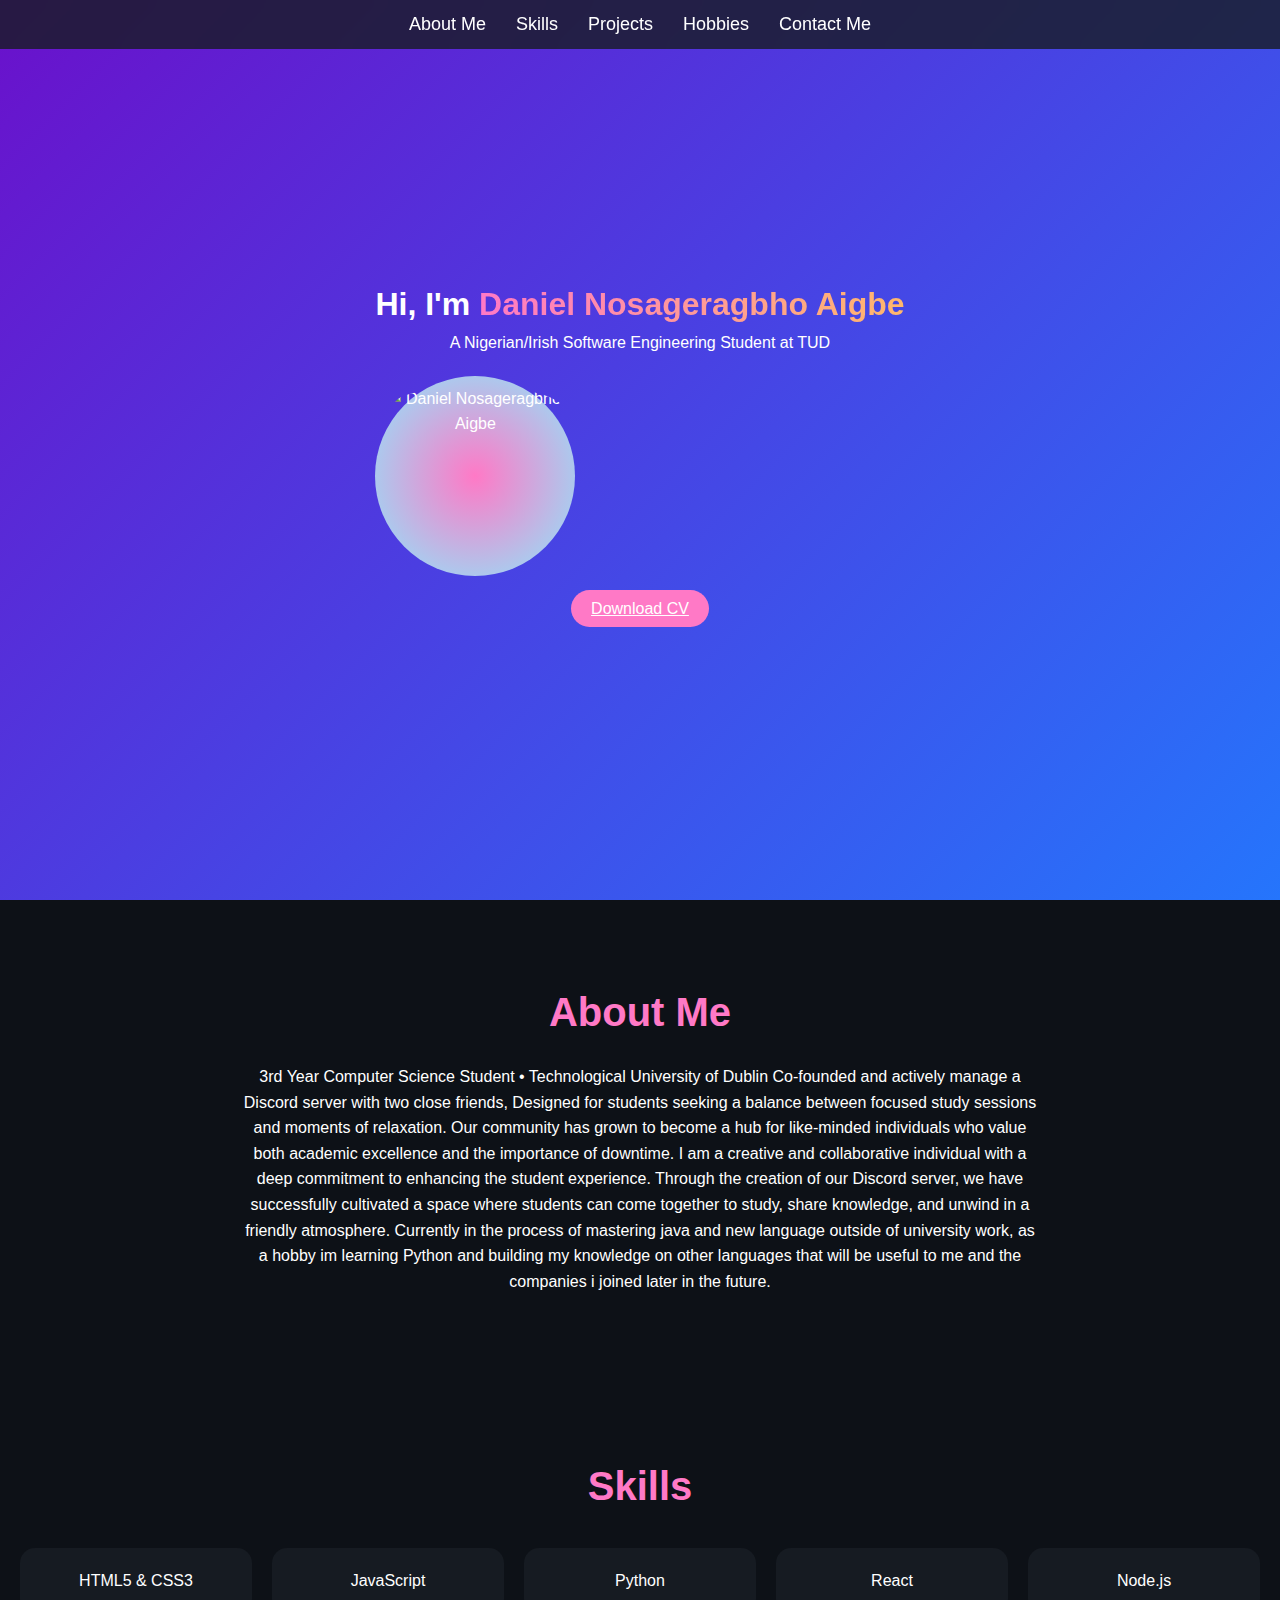
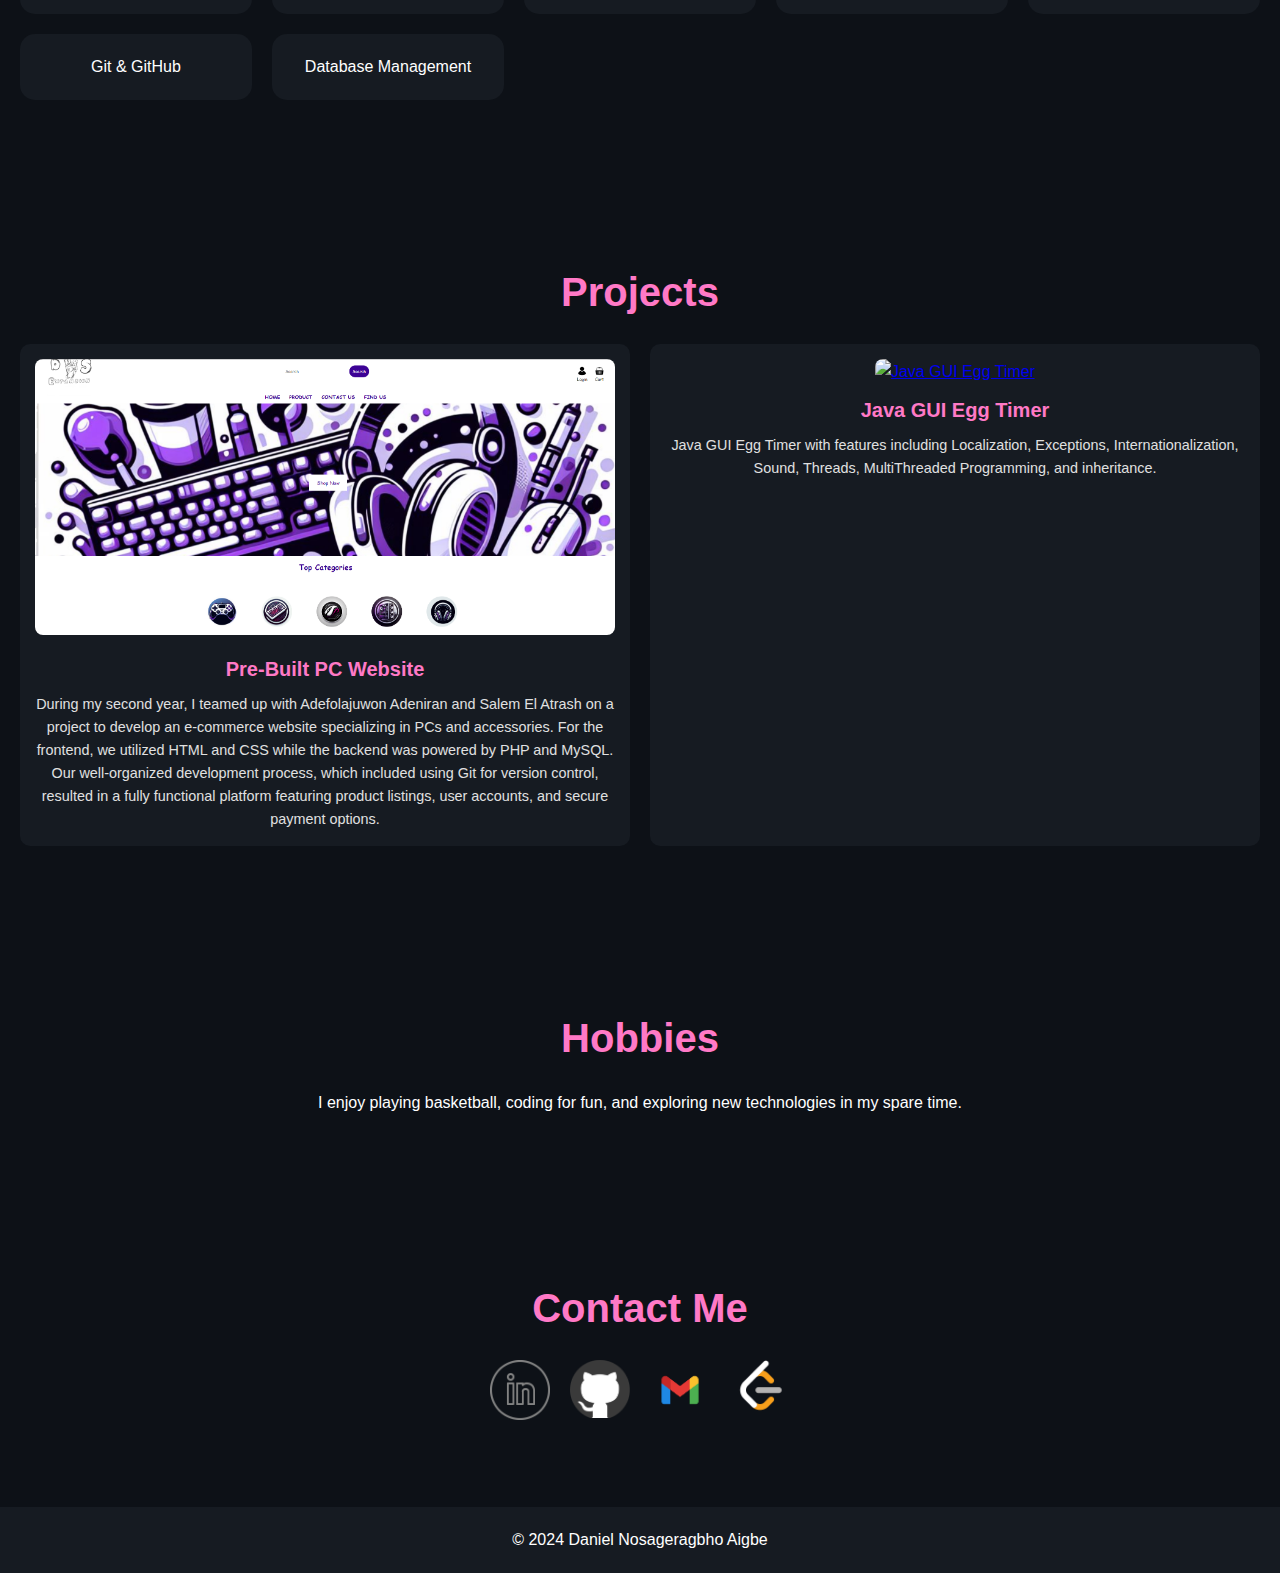
==== PortfolioWebsite/index.html @ a9b1dcc1 "add changes to website making it look cool and fixing minor errors" ====
<!DOCTYPE html>
<html lang="en">
<head>
  <meta charset="UTF-8">
  <meta name="viewport" content="width=device-width, initial-scale=1.0">
  <meta http-equiv="X-UA-Compatible" content="IE=edge">
  <title>Daniel Nosageragbho Aigbe Portfolio</title>
  <link rel="stylesheet" href="style.css">
</head>
<body>
  <header>
    <nav>
      <ul>
        <li><a href="#about">About Me</a></li>
        <li><a href="#skills">Skills</a></li>
        <li><a href="#projects">Projects</a></li>
        <li><a href="#hobbies">Hobbies</a></li>
        <li><a href="#contact">Contact Me</a></li>
      </ul>
    </nav>
  </header>

  <!-- Hero Section -->
  <section id="hero">
    <div class="container">
      <h1>Hi, I'm <span class="gradient-text">Daniel Nosageragbho Aigbe</span></h1>
      <p>A Nigerian/Irish Software Engineering Student at TUD</p>
      <div class="glow-circle">
        <img src="images/me.png" alt="Daniel Nosageragbho Aigbe" class="profile-pic">
      </div>
      <a href="https://tudublin-my.sharepoint.com/:w:/r/personal/b00150058_mytudublin_ie/Documents/dannyunicv%20copy.docx?d=w73085457c17a4e52a7482a6be7cab542&csf=1&web=1&e=8Ejo3V" class="btn">Download CV</a>
    </div>
  </section>

  <!-- About Me Section -->
  <section id="about">
    <h2>About Me</h2>
    <p>3rd Year Computer Science Student • Technological University of Dublin

        Co-founded and actively manage a Discord server with two close friends, Designed for students seeking a balance between focused study sessions and moments of relaxation. Our community has grown to become a hub for like-minded individuals who value both academic excellence and the importance of downtime.
        
        I am a creative and collaborative individual with a deep commitment to enhancing the student experience. Through the creation of our Discord server, we have successfully cultivated a space where students can come together to study, share knowledge, and unwind in a friendly atmosphere.
        
        Currently in the process of mastering java and new language outside of university work, as a hobby im learning Python and building my knowledge on other languages that will be useful to me and the companies i joined later in the future.</p>
  </section>

  <!-- Skills Section -->
  <section id="skills">
    <h2>Skills</h2>
    <div class="skills-grid">
      <div class="skill-card">HTML5 & CSS3</div>
      <div class="skill-card">JavaScript</div>
      <div class="skill-card">Python</div>
      <div class="skill-card">React</div>
      <div class="skill-card">Node.js</div>
      <div class="skill-card">Git & GitHub</div>
      <div class="skill-card">Database Management</div>
    </div>
  </section>

  <!-- Projects Section -->
  <section id="projects">
    <h2>Projects</h2>
    <div class="projects-grid">
      <div class="project-card">
        <a href="https://github.com/dannya123-blm/DVSP.gitc" target="_blank">
          <img src="images/dvsp.png" alt="Pre-Built PC Website" class="project-image">
        </a>
        <h3>Pre-Built PC Website</h3>
        <p>During my second year, I teamed up with Adefolajuwon Adeniran and Salem El Atrash on a project to develop an e-commerce website specializing in PCs and accessories. For the frontend, we utilized HTML and CSS while the backend was powered by PHP and MySQL. Our well-organized development process, which included using Git for version control, resulted in a fully functional platform featuring product listings, user accounts, and secure payment options.</p>
      </div>
      <div class="project-card">
        <a href="https://example.com/java-egg-timer" target="_blank">
          <img src="images/java-egg-timer.jpg" alt="Java GUI Egg Timer" class="project-image">
        </a>
        <h3>Java GUI Egg Timer</h3>
        <p>Java GUI Egg Timer with features including Localization, Exceptions, Internationalization, Sound, Threads, MultiThreaded Programming, and inheritance.</p>
      </div>
      <!-- Add more project cards as needed -->
    </div>
  </section>

  <!-- Hobbies Section -->
  <section id="hobbies">
    <h2>Hobbies</h2>
    <p>I enjoy playing basketball, coding for fun, and exploring new technologies in my spare time.</p>
  </section>

  <!-- Contact Section -->
  <section id="contact">
    <h2>Contact Me</h2>

    <!-- Contact Icons -->
    <div class="contact-icons">
      <a href="https://www.linkedin.com/in/daniel-aigbe-184057253/" target="_blank"><img src="images/linnkedin.png" alt="LinkedIn"></a>
      <a href="https://github.com/dannya123-blm" target="_blank"><img src="images/git.png" alt="GitHub"></a>
      <a href="mailto:dannyaigbe12345@gmail.com"><img src="images/gmail.png" alt="Gmail"></a>
      <a href="https://leetcode.com/u/dannya123-blm/" target="_blank"><img src="images/leetcode.png" alt="LeetCode"></a>
    </div>
  </section>

  <footer>
    <p>&copy; 2024 Daniel Nosageragbho Aigbe</p>
  </footer>

  <script src="app.js"></script>
</body>
</html>
---- PortfolioWebsite/style.css ----
/* Basic Reset */
* {
    margin: 0;
    padding: 0;
    box-sizing: border-box;
  }
  
  body {
    font-family: 'Poppins', sans-serif;
    background-color: #0d1117;
    color: #ffffff;
    line-height: 1.6;
  }
  
  /* Smooth Scrolling */
  html {
    scroll-behavior: smooth;
  }
  
  /* Header and Navigation */
  header {
    background: rgba(22, 27, 34, 0.8);
    padding: 10px 0;
    position: fixed;
    width: 100%;
    top: 0;
    z-index: 1000;
    backdrop-filter: blur(10px);
  }
  
  nav ul {
    display: flex;
    justify-content: center;
    list-style: none;
  }
  
  nav ul li {
    margin: 0 15px;
  }
  
  nav ul li a {
    color: #ffffff;
    text-decoration: none;
    font-size: 18px;
    transition: color 0.3s ease;
  }
  
  nav ul li a:hover {
    color: #ff79c6;
  }
  
  /* Hero Section */
  #hero {
    height: 100vh;
    background: linear-gradient(135deg, #6a11cb, #2575fc);
    display: flex;
    flex-direction: column;
    align-items: center;
    justify-content: center;
    text-align: center;
    position: relative;
  }
  
  .gradient-text {
    background: linear-gradient(90deg, #ff79c6, #ffb86c);
    -webkit-background-clip: text;
    -webkit-text-fill-color: transparent;
  }
  
  .glow-circle {
    border-radius: 50%;
    padding: 10px;
    background: radial-gradient(circle, #ff79c6, #8be9fd);
    margin: 20px 0;
    width: 200px;
    height: 200px;
  }
  
  .profile-pic {
    width: 100%;
    border-radius: 50%;
  }
  
  .btn {
    padding: 10px 20px;
    background-color: #ff79c6;
    color: #ffffff;
    border: none;
    border-radius: 25px;
    cursor: pointer;
    transition: background-color 0.3s ease;
  }
  
  .btn:hover {
    background-color: #ff57b2;
    box-shadow: 0px 4px 15px rgba(255, 87, 178, 0.5);
  }
  
  /* Contact Icons */
  .contact-icons {
    display: flex;
    justify-content: center;
    margin-top: 20px;
  }
  
  .contact-icons a {
    margin: 0 10px;
  }
  
  .contact-icons img {
    width: 60px; /* Adjust size as needed */
    transition: transform 0.3s ease;
  }
  
  .contact-icons img:hover {
    transform: scale(1.2);
  }
  
  /* Section Styling */
  section {
    padding: 80px 20px;
    text-align: center;
  }
  
  h2 {
    font-size: 2.5rem;
    color: #ff79c6;
    margin-bottom: 20px;
  }
  
  p, ul {
    max-width: 800px;
    margin: 0 auto;
  }
  
  /* Skills Section */
  .skills-grid {
    display: grid;
    grid-template-columns: repeat(auto-fit, minmax(200px, 1fr));
    gap: 20px;
    margin-top: 30px;
  }
  
  .skill-card {
    background: #161b22;
    padding: 20px;
    border-radius: 15px;
    transition: transform 0.3s ease, box-shadow 0.3s ease;
  }
  
  .skill-card:hover {
    transform: scale(1.05);
    box-shadow: 0px 4px 15px rgba(255, 87, 178, 0.5);
  }
  
  /* Projects Section */
  .projects-grid {
    display: grid;
    grid-template-columns: repeat(auto-fit, minmax(220px, 1fr));
    gap: 20px;
  }
  
  .project-card {
    background-color: #161b22;
    padding: 15px;
    border-radius: 10px;
    transition: transform 0.3s ease, box-shadow 0.3s ease;
    text-align: center;
  }
  
  .project-card:hover {
    transform: scale(1.05);
    box-shadow: 0px 4px 15px rgba(80, 250, 123, 0.5);
  }
  
  .project-image {
    width: 100%;
    height: auto;
    border-radius: 8px;
    transition: transform 0.3s ease;
  }
  
  .project-image:hover {
    transform: scale(1.05);
  }
  
  .project-card h3 {
    margin: 10px 0 8px;
    font-size: 1.25rem;
    color: #ff79c6;
  }
  
  .project-card p {
    font-size: 0.9rem;
    color: #e0e0e0;
  }
  
  /* Footer */
  footer {
    padding: 20px;
    text-align: center;
    background: #161b22;
    color: #ffffff;
  }
  
  /* Responsive */
  @media (max-width: 768px) {
    #hero h1 {
      font-size: 2.5rem;
    }
  
    .skills-grid, .projects-grid {
      grid-template-columns: 1fr;
    }
  
    .contact-icons img {
      width: 50px;
    }
  }
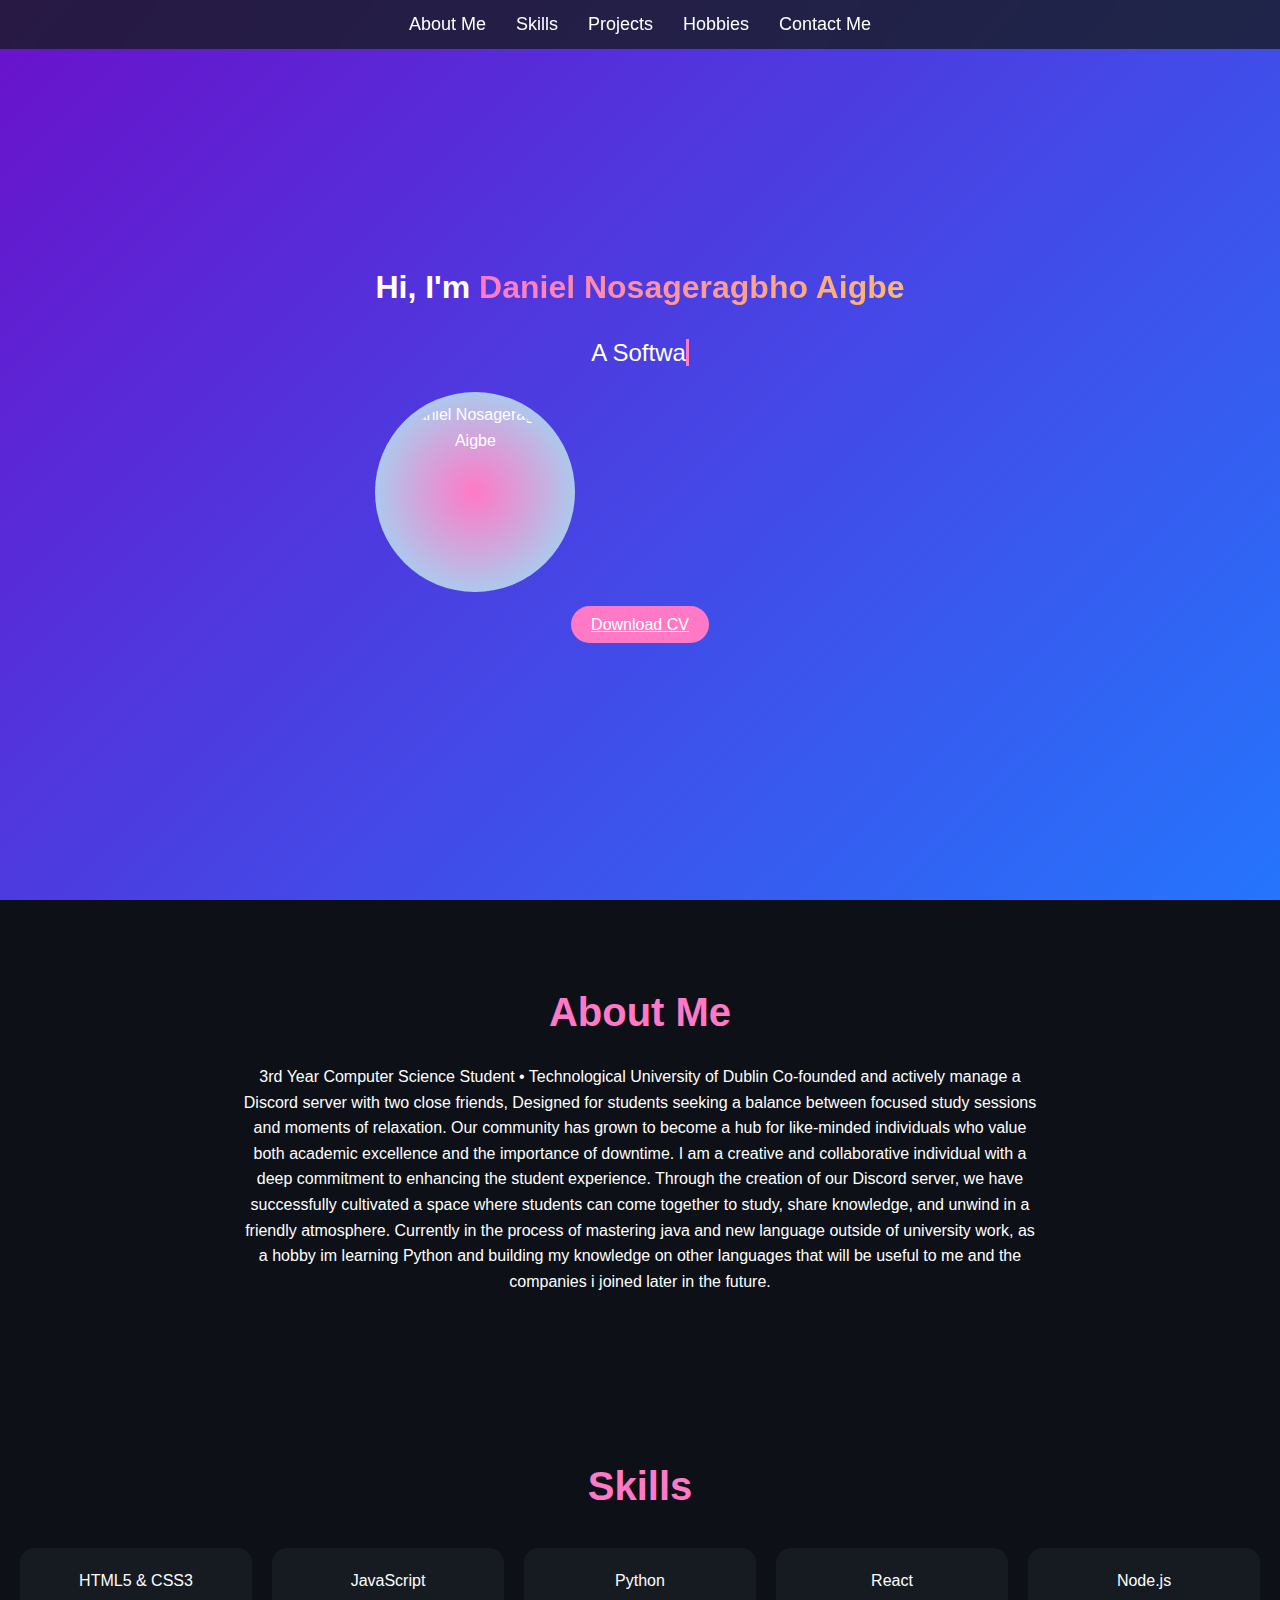
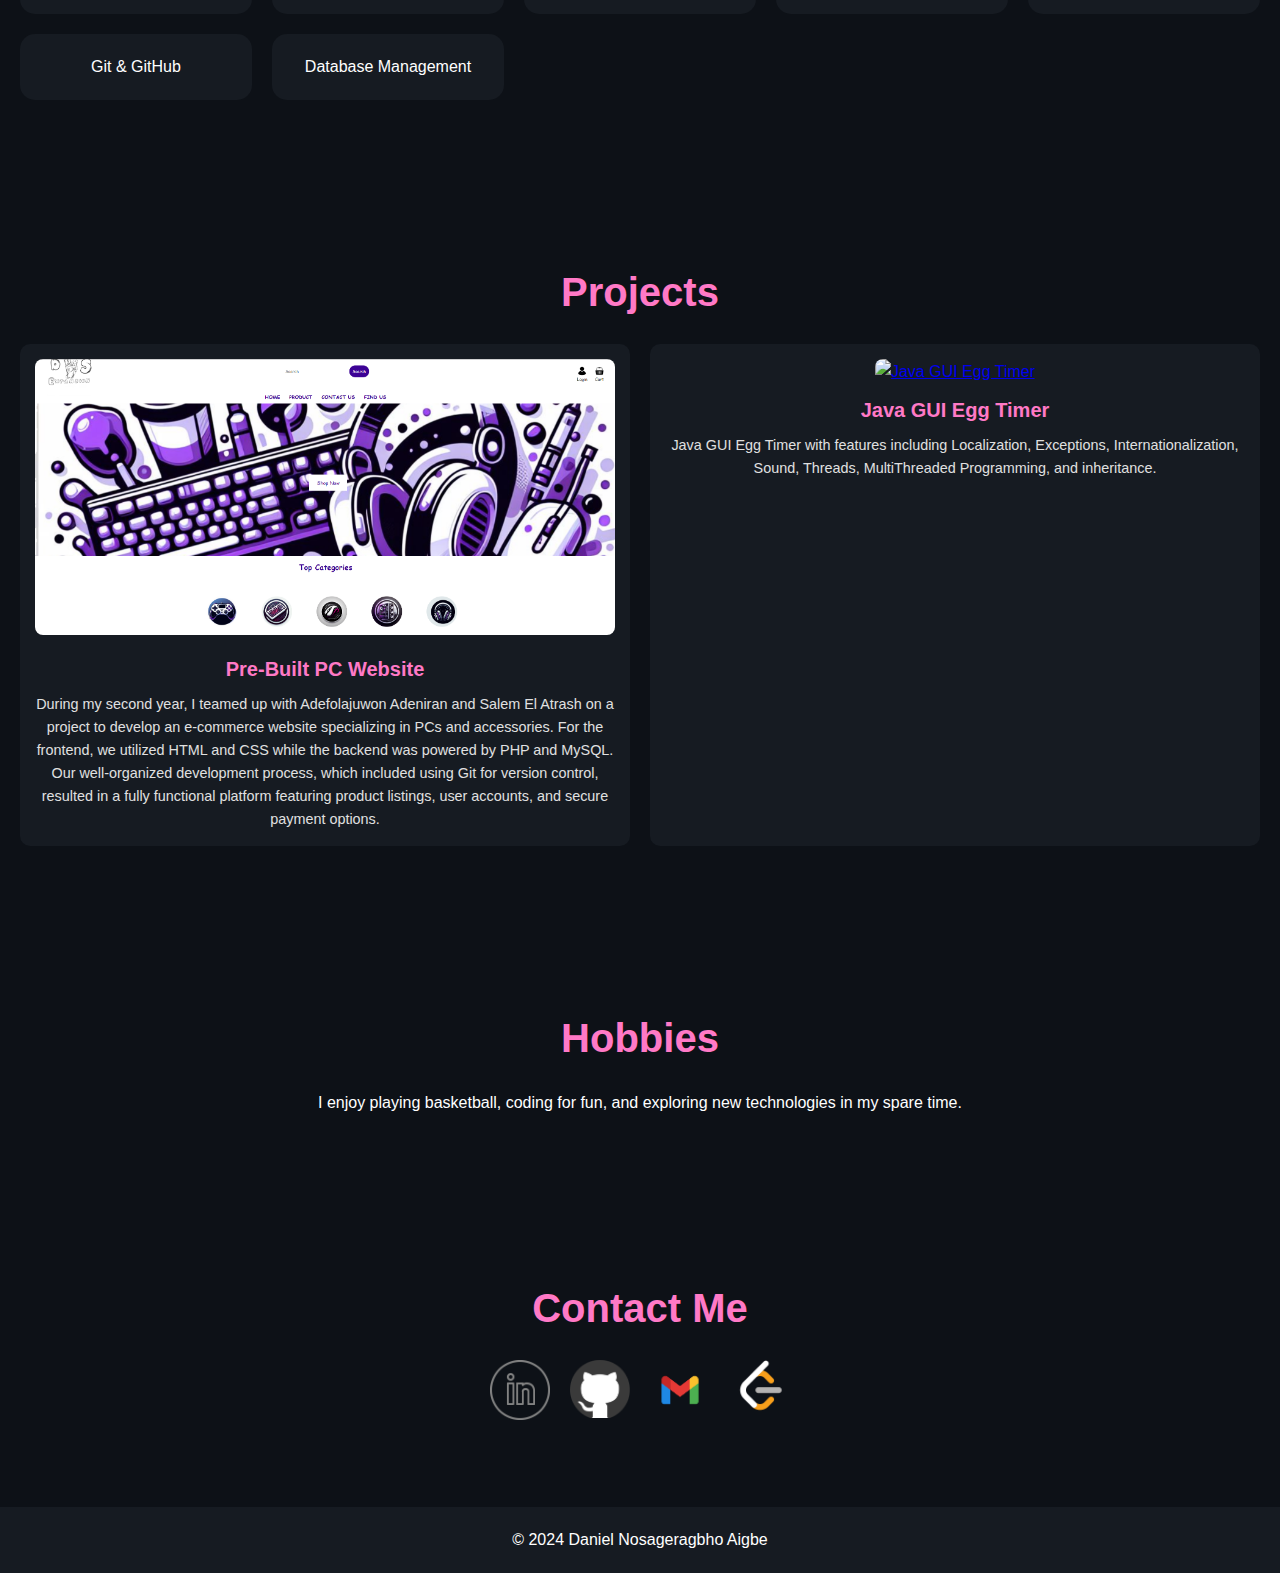
==== commit 3494a213: "add javascript" ====
--- a/PortfolioWebsite/index.html
+++ b/PortfolioWebsite/index.html
@@ -24,7 +24,9 @@
   <section id="hero">
     <div class="container">
       <h1>Hi, I'm <span class="gradient-text">Daniel Nosageragbho Aigbe</span></h1>
-      <p>A Nigerian/Irish Software Engineering Student at TUD</p>
+      <p class="description">
+        <span id="dynamic-text"></span>
+      </p>
       <div class="glow-circle">
         <img src="images/me.png" alt="Daniel Nosageragbho Aigbe" class="profile-pic">
       </div>
@@ -36,11 +38,8 @@
   <section id="about">
     <h2>About Me</h2>
     <p>3rd Year Computer Science Student • Technological University of Dublin
-
         Co-founded and actively manage a Discord server with two close friends, Designed for students seeking a balance between focused study sessions and moments of relaxation. Our community has grown to become a hub for like-minded individuals who value both academic excellence and the importance of downtime.
-        
         I am a creative and collaborative individual with a deep commitment to enhancing the student experience. Through the creation of our Discord server, we have successfully cultivated a space where students can come together to study, share knowledge, and unwind in a friendly atmosphere.
-        
         Currently in the process of mastering java and new language outside of university work, as a hobby im learning Python and building my knowledge on other languages that will be useful to me and the companies i joined later in the future.</p>
   </section>
 
@@ -70,13 +69,12 @@
         <p>During my second year, I teamed up with Adefolajuwon Adeniran and Salem El Atrash on a project to develop an e-commerce website specializing in PCs and accessories. For the frontend, we utilized HTML and CSS while the backend was powered by PHP and MySQL. Our well-organized development process, which included using Git for version control, resulted in a fully functional platform featuring product listings, user accounts, and secure payment options.</p>
       </div>
       <div class="project-card">
-        <a href="https://example.com/java-egg-timer" target="_blank">
+        <a href="https://github.com/dannya123-blm/Egg-Timer.git" target="_blank">
           <img src="images/java-egg-timer.jpg" alt="Java GUI Egg Timer" class="project-image">
         </a>
         <h3>Java GUI Egg Timer</h3>
         <p>Java GUI Egg Timer with features including Localization, Exceptions, Internationalization, Sound, Threads, MultiThreaded Programming, and inheritance.</p>
       </div>
-      <!-- Add more project cards as needed -->
     </div>
   </section>
 
--- a/PortfolioWebsite/style.css
+++ b/PortfolioWebsite/style.css
@@ -61,6 +61,12 @@
     position: relative;
   }
   
+  .typing-container {
+    overflow: hidden; /* Ensures the text does not overflow */
+    white-space: nowrap; /* Keeps text in a single line */
+    border-right: .15em solid #ff79c6; /* Creates a cursor effect */
+  }
+  
   .gradient-text {
     background: linear-gradient(90deg, #ff79c6, #ffb86c);
     -webkit-background-clip: text;
@@ -74,11 +80,18 @@
     margin: 20px 0;
     width: 200px;
     height: 200px;
+    display: flex;
+    align-items: center;
+    justify-content: center;
+    overflow: hidden;
   }
   
   .profile-pic {
     width: 100%;
+    height: 100%;
     border-radius: 50%;
+    object-fit: cover; /* Ensures the image covers the container */
+    transform: rotate(0deg); /* Rotation removed */
   }
   
   .btn {
@@ -217,4 +230,28 @@
       width: 50px;
     }
   }
+  
+  /* Dynamic Text Animation */
+  .description {
+    font-size: 1.5rem;
+    margin: 20px 0;
+  }
+  
+  .typing-container {
+    position: relative;
+    display: inline-block;
+    overflow: hidden;
+  }
+  
+  .typing-text {
+    white-space: nowrap;
+    border-right: .15em solid #ff79c6;
+    font-size: 1.5rem;
+    animation: typing 3.5s steps(40, end) forwards;
+  }
+  
+  @keyframes typing {
+    from { width: 0; }
+    to { width: 100%; }
+  }
   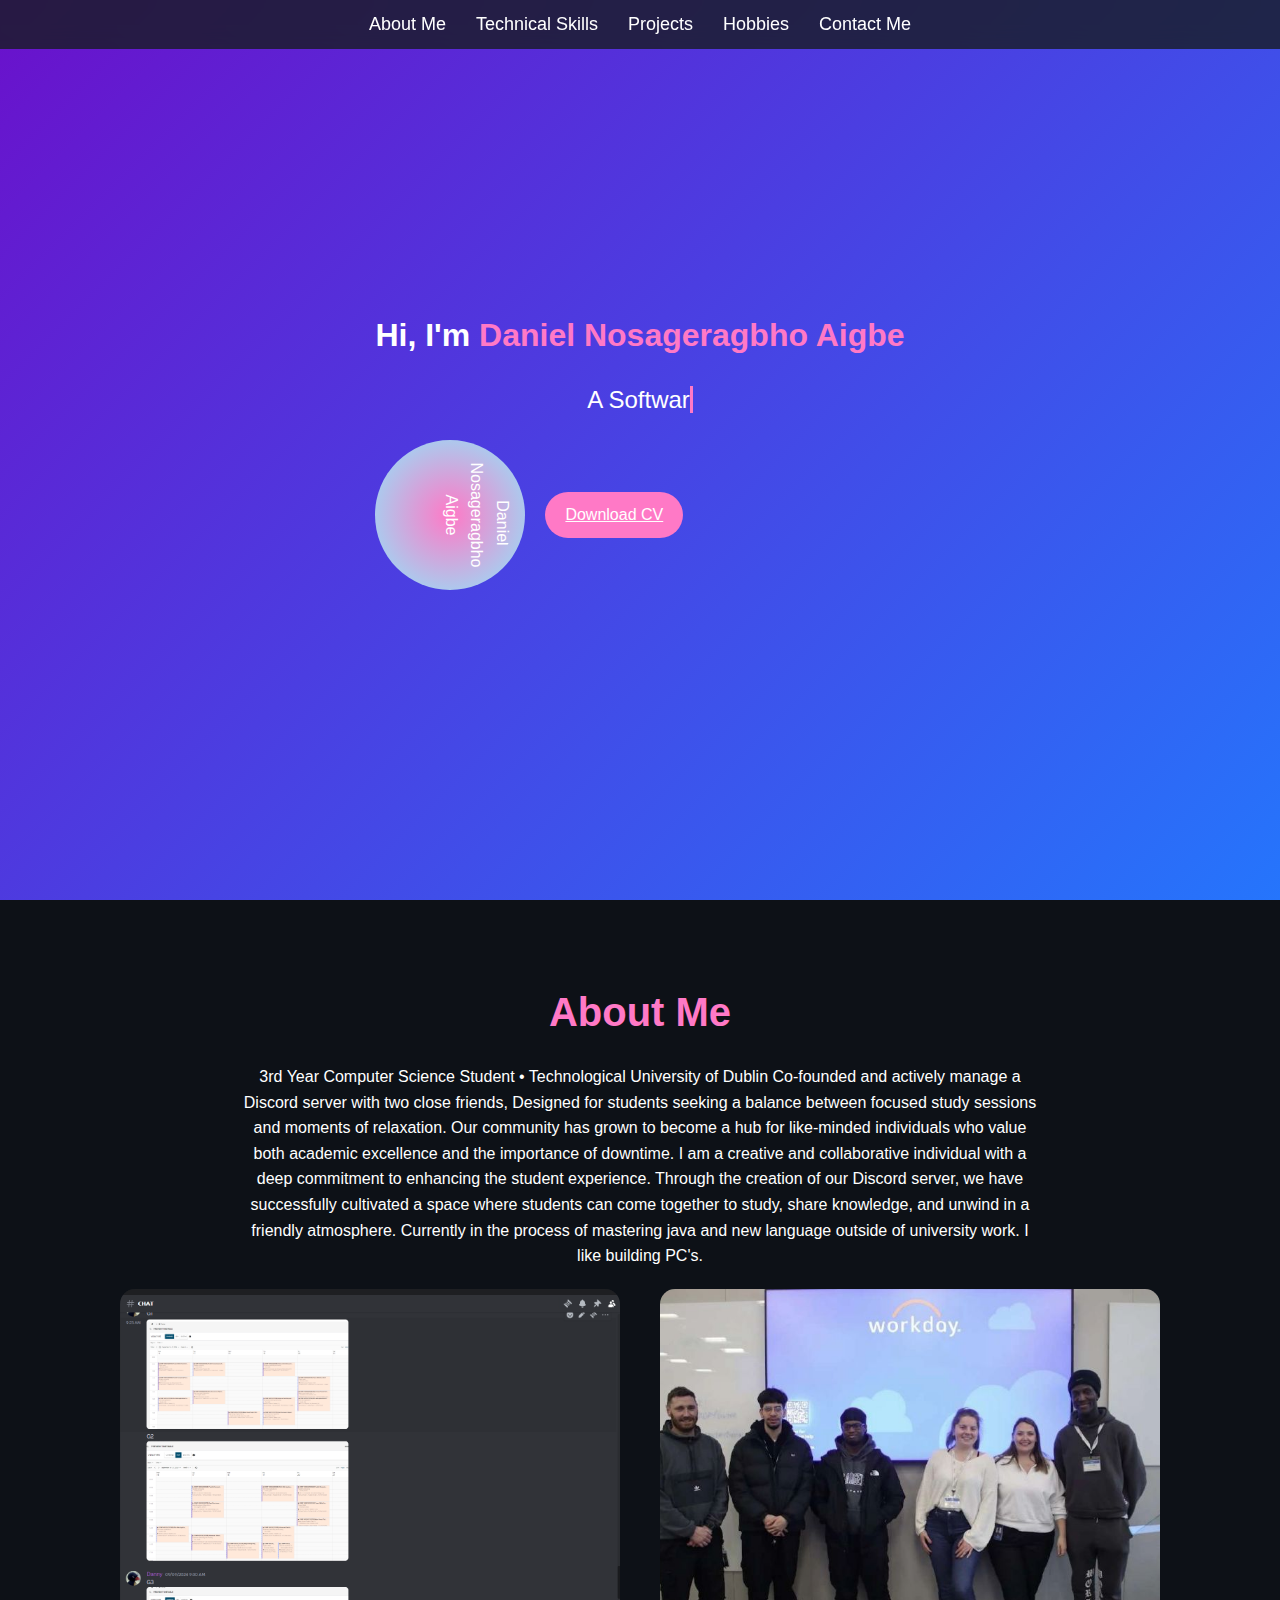
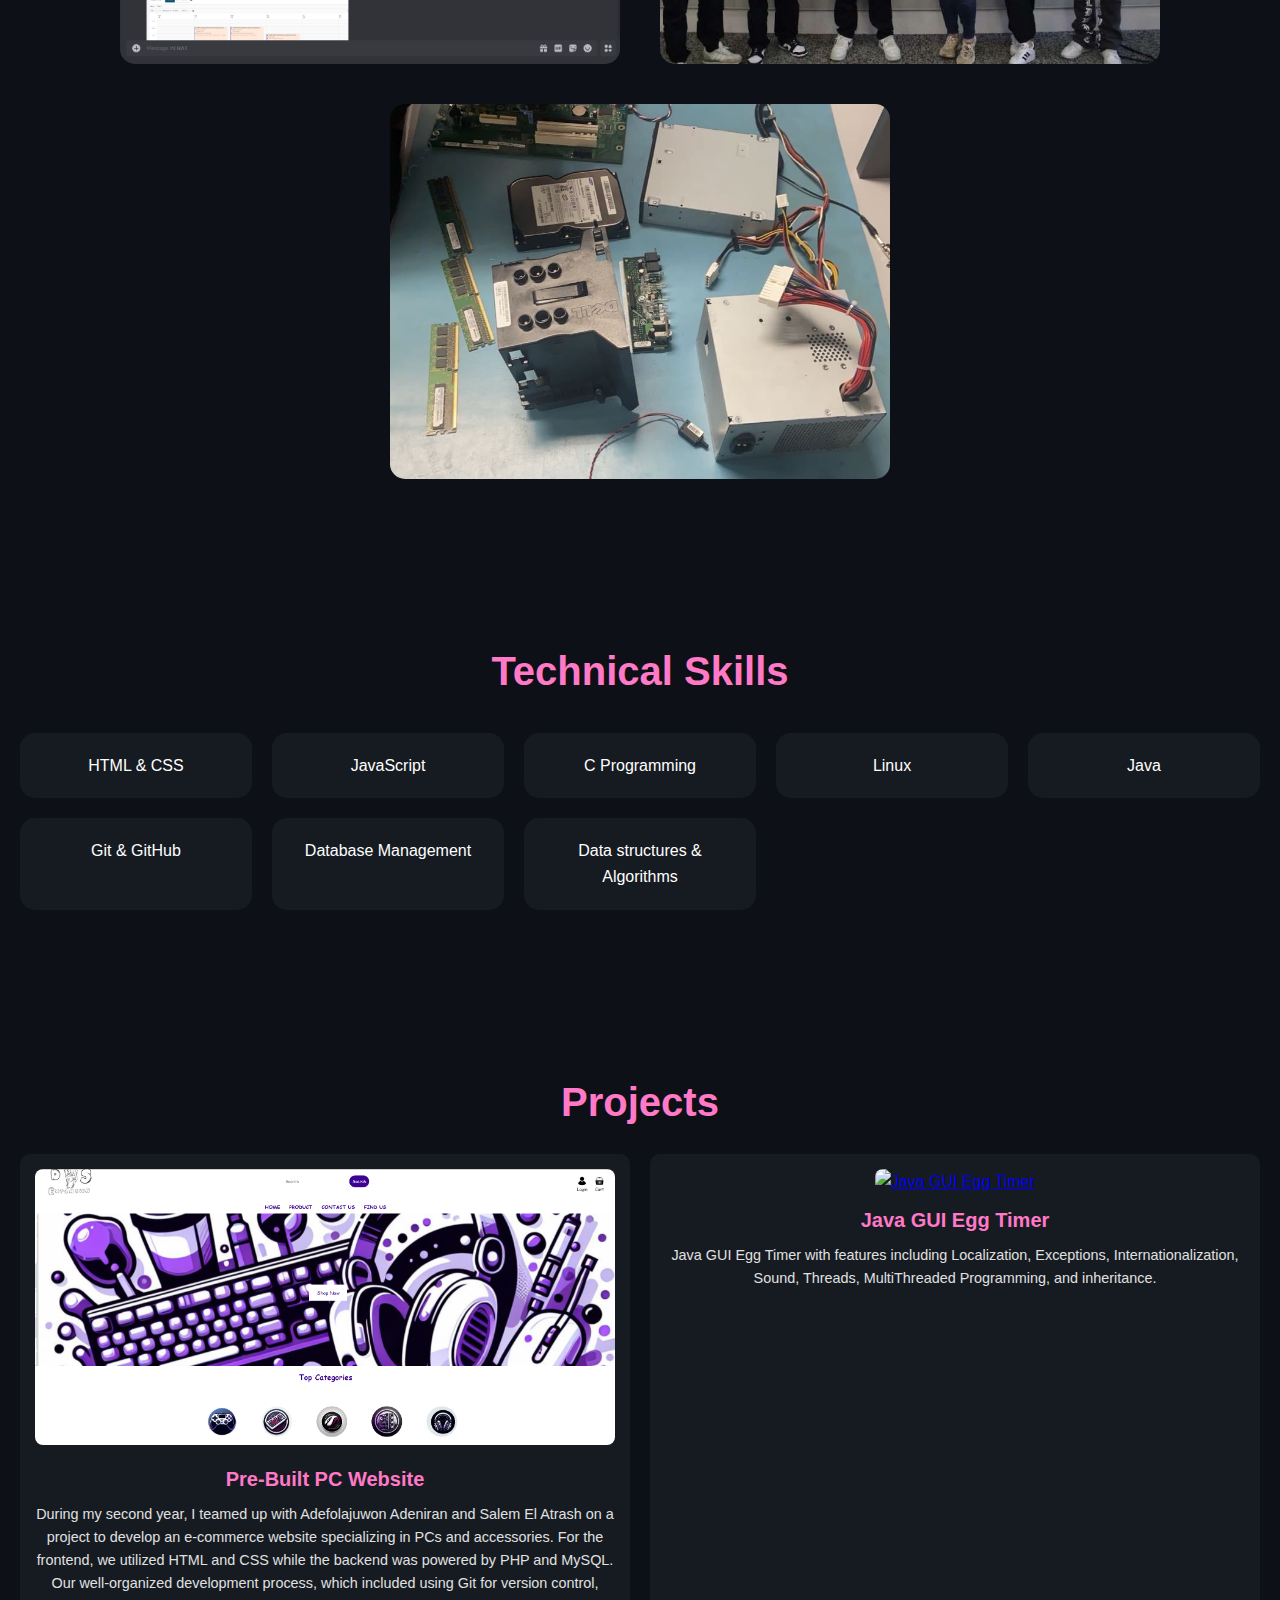
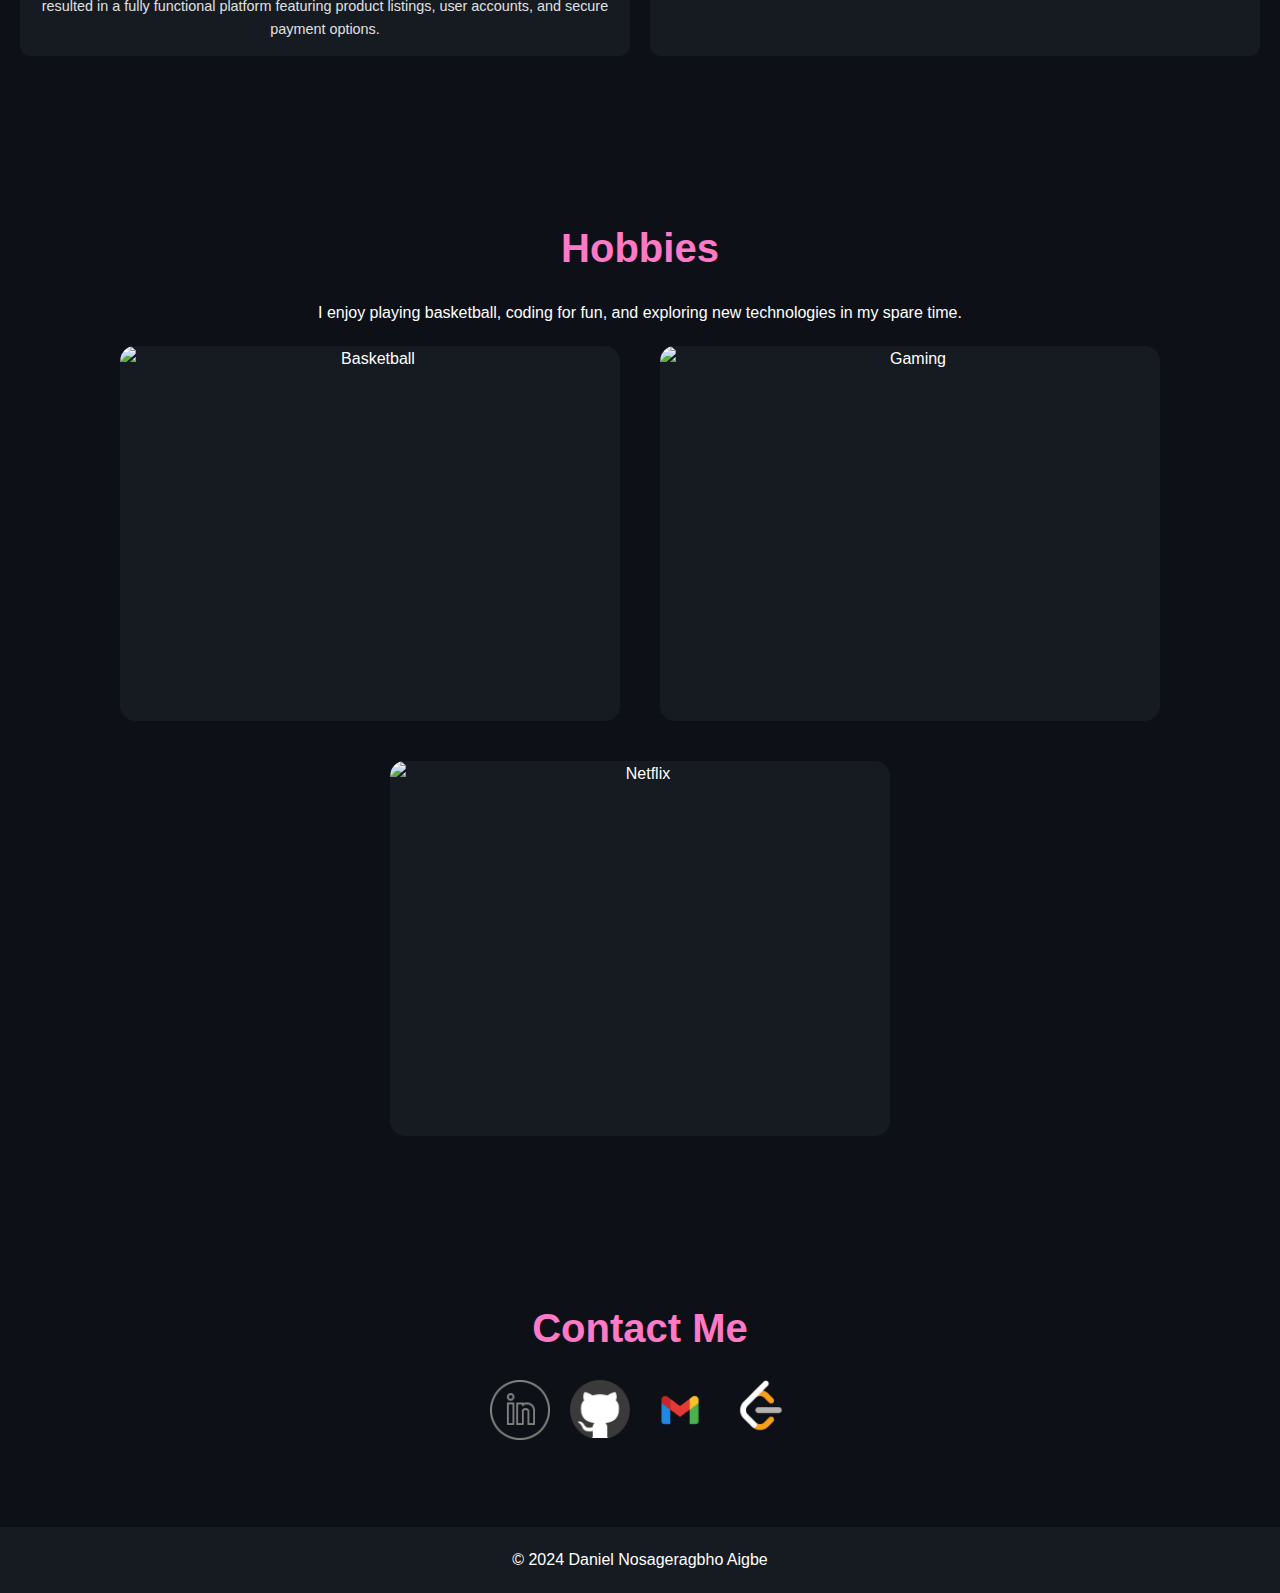
==== commit b59874e5: "Changes" ====
--- a/PortfolioWebsite/index.html
+++ b/PortfolioWebsite/index.html
@@ -12,7 +12,7 @@
     <nav>
       <ul>
         <li><a href="#about">About Me</a></li>
-        <li><a href="#skills">Skills</a></li>
+        <li><a href="#skills">Technical Skills</a></li>
         <li><a href="#projects">Projects</a></li>
         <li><a href="#hobbies">Hobbies</a></li>
         <li><a href="#contact">Contact Me</a></li>
@@ -27,33 +27,49 @@
       <p class="description">
         <span id="dynamic-text"></span>
       </p>
-      <div class="glow-circle">
-        <img src="images/me.png" alt="Daniel Nosageragbho Aigbe" class="profile-pic">
+      <div class="hero-content">
+        <div class="glow-circle">
+          <img src="images/me.png" alt="Daniel Nosageragbho Aigbe" class="profile-pic">
+        </div>
+        <a href="https://tudublin-my.sharepoint.com/:w:/r/personal/b00150058_mytudublin_ie/Documents/dannyunicv%20copy.docx?d=w73085457c17a4e52a7482a6be7cab542&csf=1&web=1&e=8Ejo3V" class="btn">Download CV</a>
       </div>
-      <a href="https://tudublin-my.sharepoint.com/:w:/r/personal/b00150058_mytudublin_ie/Documents/dannyunicv%20copy.docx?d=w73085457c17a4e52a7482a6be7cab542&csf=1&web=1&e=8Ejo3V" class="btn">Download CV</a>
     </div>
   </section>
-
+  
   <!-- About Me Section -->
   <section id="about">
     <h2>About Me</h2>
     <p>3rd Year Computer Science Student • Technological University of Dublin
         Co-founded and actively manage a Discord server with two close friends, Designed for students seeking a balance between focused study sessions and moments of relaxation. Our community has grown to become a hub for like-minded individuals who value both academic excellence and the importance of downtime.
         I am a creative and collaborative individual with a deep commitment to enhancing the student experience. Through the creation of our Discord server, we have successfully cultivated a space where students can come together to study, share knowledge, and unwind in a friendly atmosphere.
-        Currently in the process of mastering java and new language outside of university work, as a hobby im learning Python and building my knowledge on other languages that will be useful to me and the companies i joined later in the future.</p>
+        Currently in the process of mastering java and new language outside of university work. I like building PC's.</p>
+    
+    <!-- About Me Pictures -->
+    <div class="about-images">
+      <div class="about-image-box">
+        <img src="images/disc.png" alt="Disc">
+      </div>
+      <div class="about-image-box">
+        <img src="images/us.png" alt="Us">
+      </div>
+      <div class="about-image-box">
+        <img src="images/pc.png" alt="PC">
+      </div>
+    </div>
   </section>
 
   <!-- Skills Section -->
   <section id="skills">
-    <h2>Skills</h2>
+    <h2>Technical Skills</h2>
     <div class="skills-grid">
-      <div class="skill-card">HTML5 & CSS3</div>
+      <div class="skill-card">HTML & CSS</div>
       <div class="skill-card">JavaScript</div>
-      <div class="skill-card">Python</div>
-      <div class="skill-card">React</div>
-      <div class="skill-card">Node.js</div>
+      <div class="skill-card">C Programming</div>
+      <div class="skill-card">Linux</div>
+      <div class="skill-card">Java</div>
       <div class="skill-card">Git & GitHub</div>
       <div class="skill-card">Database Management</div>
+      <div class="skill-card">Data structures & Algorithms</div>
     </div>
   </section>
 
@@ -82,12 +98,24 @@
   <section id="hobbies">
     <h2>Hobbies</h2>
     <p>I enjoy playing basketball, coding for fun, and exploring new technologies in my spare time.</p>
+    
+    <!-- Hobbies Images -->
+    <div class="hobbies-images">
+      <div class="hobby-image-box">
+        <img src="images/basketball.jpg" alt="Basketball">
+      </div>
+      <div class="hobby-image-box">
+        <img src="images/coding.jpg" alt="Gaming">
+      </div>
+      <div class="hobby-image-box">
+        <img src="images/tech.jpg" alt="Netflix">
+      </div>
+    </div>
   </section>
 
   <!-- Contact Section -->
   <section id="contact">
     <h2>Contact Me</h2>
-
     <!-- Contact Icons -->
     <div class="contact-icons">
       <a href="https://www.linkedin.com/in/daniel-aigbe-184057253/" target="_blank"><img src="images/linnkedin.png" alt="LinkedIn"></a>
--- a/PortfolioWebsite/style.css
+++ b/PortfolioWebsite/style.css
@@ -3,22 +3,22 @@
     margin: 0;
     padding: 0;
     box-sizing: border-box;
-  }
-  
-  body {
+}
+
+body {
     font-family: 'Poppins', sans-serif;
     background-color: #0d1117;
     color: #ffffff;
     line-height: 1.6;
-  }
-  
-  /* Smooth Scrolling */
-  html {
+}
+
+/* Smooth Scrolling */
+html {
     scroll-behavior: smooth;
-  }
-  
-  /* Header and Navigation */
-  header {
+}
+
+/* Header and Navigation */
+header {
     background: rgba(22, 27, 34, 0.8);
     padding: 10px 0;
     position: fixed;
@@ -26,31 +26,31 @@
     top: 0;
     z-index: 1000;
     backdrop-filter: blur(10px);
-  }
-  
-  nav ul {
+}
+
+nav ul {
     display: flex;
     justify-content: center;
     list-style: none;
-  }
-  
-  nav ul li {
+}
+
+nav ul li {
     margin: 0 15px;
-  }
-  
-  nav ul li a {
+}
+
+nav ul li a {
     color: #ffffff;
     text-decoration: none;
     font-size: 18px;
     transition: color 0.3s ease;
-  }
-  
-  nav ul li a:hover {
+}
+
+nav ul li a:hover {
     color: #ff79c6;
-  }
-  
-  /* Hero Section */
-  #hero {
+}
+
+/* Hero Section */
+#hero {
     height: 100vh;
     background: linear-gradient(135deg, #6a11cb, #2575fc);
     display: flex;
@@ -59,42 +59,48 @@
     justify-content: center;
     text-align: center;
     position: relative;
-  }
-  
-  .typing-container {
-    overflow: hidden; /* Ensures the text does not overflow */
-    white-space: nowrap; /* Keeps text in a single line */
-    border-right: .15em solid #ff79c6; /* Creates a cursor effect */
-  }
-  
-  .gradient-text {
-    background: linear-gradient(90deg, #ff79c6, #ffb86c);
-    -webkit-background-clip: text;
-    -webkit-text-fill-color: transparent;
-  }
-  
-  .glow-circle {
+}
+
+.glow-circle {
     border-radius: 50%;
     padding: 10px;
     background: radial-gradient(circle, #ff79c6, #8be9fd);
-    margin: 20px 0;
-    width: 200px;
-    height: 200px;
+    width: 150px; /* Adjust as needed */
+    height: 150px; /* Adjust as needed */
     display: flex;
     align-items: center;
     justify-content: center;
     overflow: hidden;
-  }
-  
-  .profile-pic {
+    transform: rotate(90deg); /* Rotate to correct orientation */
+}
+
+.profile-pic {
     width: 100%;
     height: 100%;
     border-radius: 50%;
     object-fit: cover; /* Ensures the image covers the container */
-    transform: rotate(0deg); /* Rotation removed */
-  }
-  
-  .btn {
+    transition: transform 0.3s ease, box-shadow 0.3s ease;
+}
+
+.glow-circle:hover .profile-pic {
+    animation: bounce 0.6s ease;
+    box-shadow: 0px 8px 20px rgba(255, 87, 178, 0.5); /* Optional: add a shadow for effect */
+}
+
+@keyframes bounce {
+    0% { transform: translateY(0); }
+    50% { transform: translateY(-20px); }
+    100% { transform: translateY(0); }
+}
+
+/* Button and Profile Container */
+.hero-content {
+    display: flex;
+    align-items: center;
+    gap: 20px; /* Space between profile picture and button */
+}
+
+.btn {
     padding: 10px 20px;
     background-color: #ff79c6;
     color: #ffffff;
@@ -102,156 +108,223 @@
     border-radius: 25px;
     cursor: pointer;
     transition: background-color 0.3s ease;
-  }
-  
-  .btn:hover {
+}
+
+.btn:hover {
     background-color: #ff57b2;
     box-shadow: 0px 4px 15px rgba(255, 87, 178, 0.5);
-  }
-  
-  /* Contact Icons */
-  .contact-icons {
+}
+
+/* Contact Icons */
+.contact-icons {
     display: flex;
     justify-content: center;
     margin-top: 20px;
-  }
-  
-  .contact-icons a {
+}
+
+.contact-icons a {
     margin: 0 10px;
-  }
-  
-  .contact-icons img {
+}
+
+.contact-icons img {
     width: 60px; /* Adjust size as needed */
     transition: transform 0.3s ease;
-  }
-  
-  .contact-icons img:hover {
+}
+
+.contact-icons img:hover {
     transform: scale(1.2);
-  }
-  
-  /* Section Styling */
-  section {
+}
+
+/* Section Styling */
+section {
     padding: 80px 20px;
     text-align: center;
-  }
-  
-  h2 {
+}
+
+h2 {
     font-size: 2.5rem;
     color: #ff79c6;
     margin-bottom: 20px;
-  }
-  
-  p, ul {
+}
+
+p, ul {
     max-width: 800px;
     margin: 0 auto;
-  }
-  
-  /* Skills Section */
-  .skills-grid {
+}
+
+/* Skills Section */
+.skills-grid {
     display: grid;
     grid-template-columns: repeat(auto-fit, minmax(200px, 1fr));
     gap: 20px;
     margin-top: 30px;
-  }
-  
-  .skill-card {
+}
+
+.skill-card {
     background: #161b22;
     padding: 20px;
     border-radius: 15px;
     transition: transform 0.3s ease, box-shadow 0.3s ease;
-  }
-  
-  .skill-card:hover {
+}
+
+.skill-card:hover {
     transform: scale(1.05);
     box-shadow: 0px 4px 15px rgba(255, 87, 178, 0.5);
-  }
-  
-  /* Projects Section */
-  .projects-grid {
+}
+
+/* Projects Section */
+.projects-grid {
     display: grid;
     grid-template-columns: repeat(auto-fit, minmax(220px, 1fr));
     gap: 20px;
-  }
-  
-  .project-card {
+}
+
+.project-card {
     background-color: #161b22;
     padding: 15px;
     border-radius: 10px;
     transition: transform 0.3s ease, box-shadow 0.3s ease;
     text-align: center;
-  }
-  
-  .project-card:hover {
-    transform: scale(1.05);
-    box-shadow: 0px 4px 15px rgba(80, 250, 123, 0.5);
-  }
-  
-  .project-image {
+}
+
+.project-card:hover {
+    transform: scale(1.05);
+    box-shadow: 0px 4px 15px rgba(255, 87, 178, 0.5);
+}
+
+.project-image {
     width: 100%;
     height: auto;
     border-radius: 8px;
     transition: transform 0.3s ease;
-  }
-  
-  .project-image:hover {
-    transform: scale(1.05);
-  }
-  
-  .project-card h3 {
+}
+
+.project-image:hover {
+    transform: scale(1.05);
+}
+
+.project-card h3 {
     margin: 10px 0 8px;
     font-size: 1.25rem;
     color: #ff79c6;
-  }
-  
-  .project-card p {
+}
+
+.project-card p {
     font-size: 0.9rem;
     color: #e0e0e0;
-  }
-  
-  /* Footer */
-  footer {
+}
+
+/* Hobbies Section */
+.hobbies-images {
+    display: flex;
+    justify-content: center;
+    gap: 40px; /* Space between boxes */
+    margin-top: 20px;
+    flex-wrap: wrap; /* Allow wrapping for smaller screens */
+}
+
+.hobby-image-box {
+    width: 500px; /* Adjust as needed */
+    height: 375px; /* Adjust as needed */
+    overflow: hidden;
+    border-radius: 15px;
+    background: #161b22; /* Background color to match other cards */
+    transition: transform 0.3s ease, box-shadow 0.3s ease;
+    display: flex; /* Center image in the box */
+    align-items: center;
+    justify-content: center;
+}
+
+.hobby-image-box:hover {
+    transform: scale(1.05);
+    box-shadow: 0px 8px 25px rgba(255, 87, 178, 0.5); /* Enhanced shadow for larger boxes */
+}
+
+.hobby-image-box img {
+    width: 100%;
+    height: 100%;
+    object-fit: cover;
+}
+
+/* Footer */
+footer {
     padding: 20px;
     text-align: center;
     background: #161b22;
     color: #ffffff;
-  }
-  
-  /* Responsive */
-  @media (max-width: 768px) {
+}
+
+/* Responsive */
+@media (max-width: 768px) {
     #hero h1 {
-      font-size: 2.5rem;
+        font-size: 2.5rem;
     }
-  
+
     .skills-grid, .projects-grid {
-      grid-template-columns: 1fr;
+        grid-template-columns: 1fr;
     }
-  
+
     .contact-icons img {
-      width: 50px;
+        width: 50px;
     }
-  }
-  
-  /* Dynamic Text Animation */
-  .description {
+}
+
+/* Dynamic Text Animation */
+.description {
     font-size: 1.5rem;
     margin: 20px 0;
-  }
-  
-  .typing-container {
+}
+
+.typing-container {
     position: relative;
     display: inline-block;
     overflow: hidden;
-  }
-  
-  .typing-text {
+}
+
+.typing-text {
     white-space: nowrap;
     border-right: .15em solid #ff79c6;
     font-size: 1.5rem;
     animation: typing 3.5s steps(40, end) forwards;
-  }
-  
-  @keyframes typing {
+}
+
+@keyframes typing {
     from { width: 0; }
     to { width: 100%; }
-  }
-  +}
+
+.gradient-text {
+    color: #ff79c6;
+}
+
+/* About Me Images */
+.about-images {
+    display: flex;
+    justify-content: center;
+    gap: 40px; /* Increased gap for very large boxes */
+    margin-top: 20px;
+    flex-wrap: wrap; /* Allow wrapping for larger screens */
+}
+
+.about-image-box {
+    width: 500px; /* Increased width for very large boxes */
+    height: 375px; /* Increased height for very large boxes */
+    overflow: hidden;
+    border-radius: 15px; /* Consistent border-radius */
+    background: #161b22; /* Background color to match other cards */
+    transition: transform 0.3s ease, box-shadow 0.3s ease;
+    display: flex; /* Center image in the box */
+    align-items: center;
+    justify-content: center;
+}
+
+.about-image-box:hover {
+    transform: scale(1.05);
+    box-shadow: 0px 8px 25px rgba(255, 87, 178, 0.5); /* Enhanced shadow for larger boxes */
+}
+
+.about-image-box img {
+    width: 100%;
+    height: 100%;
+    object-fit: cover;
+}
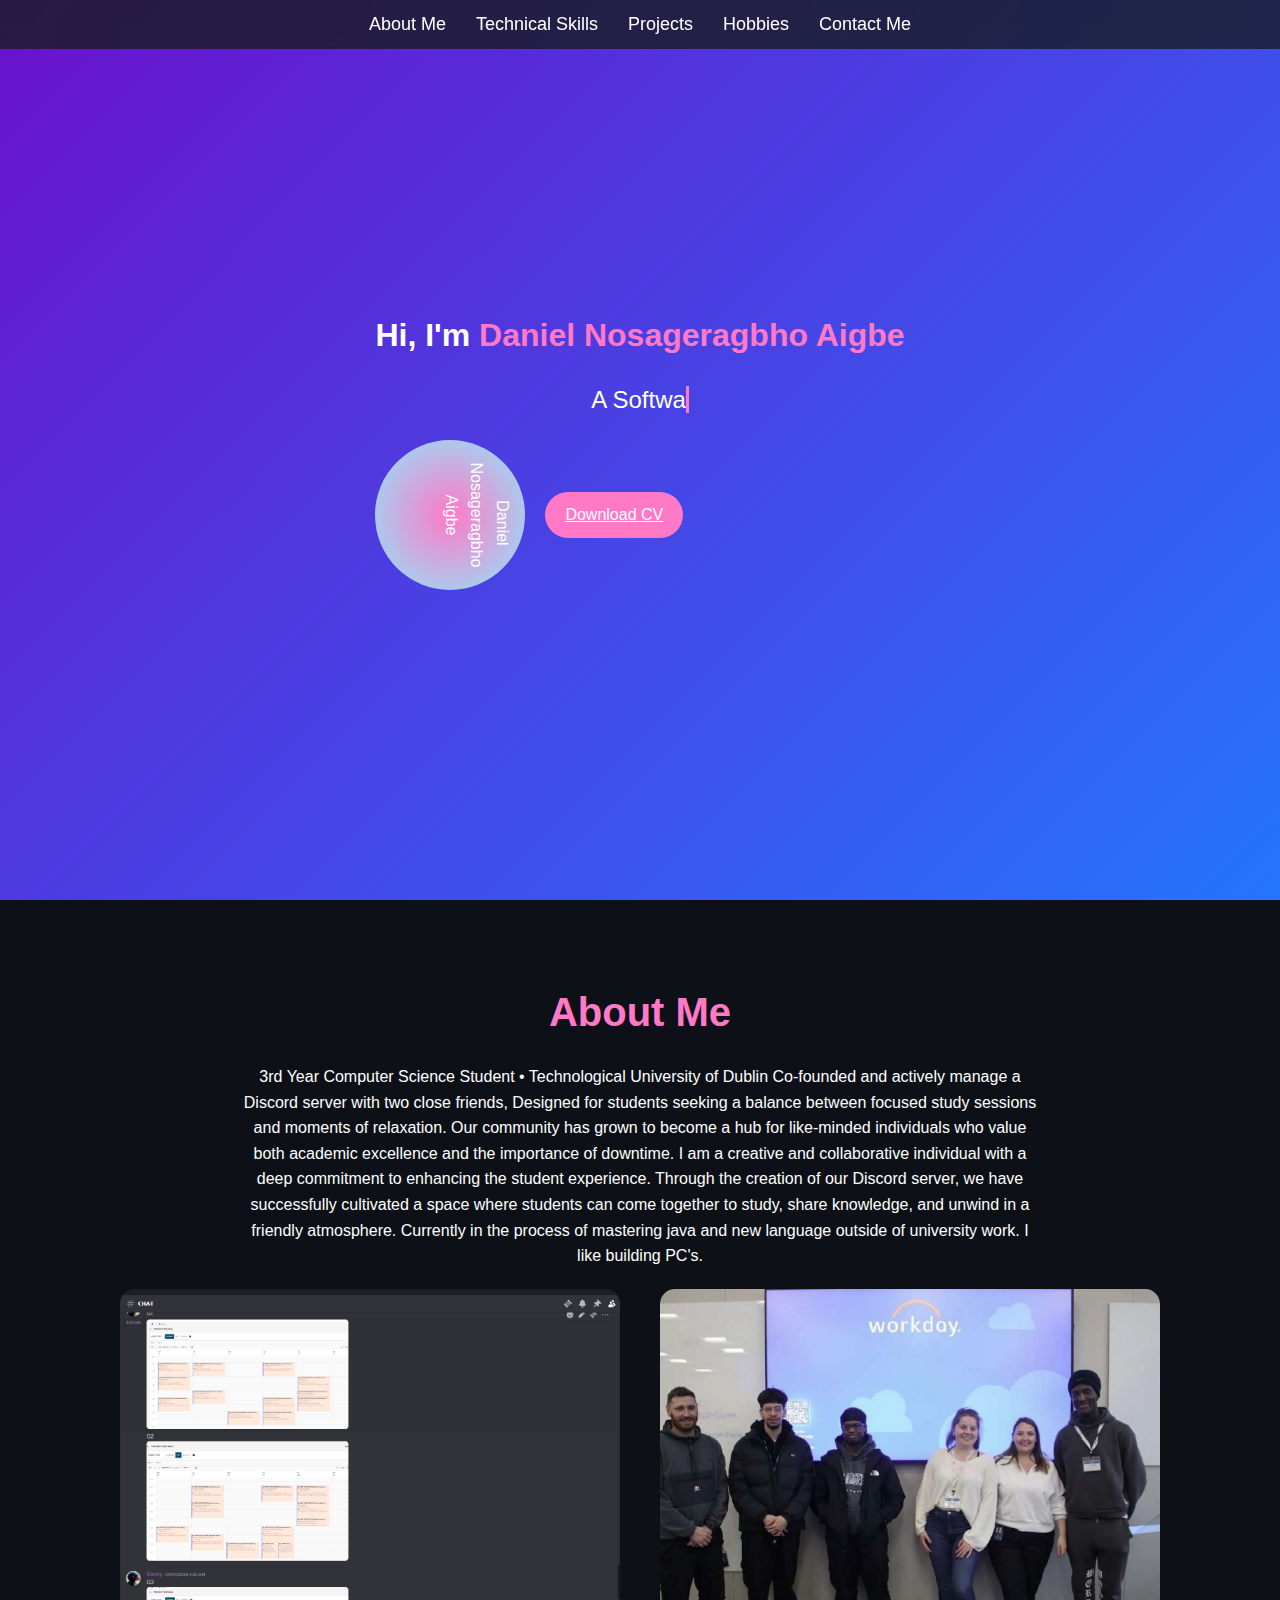
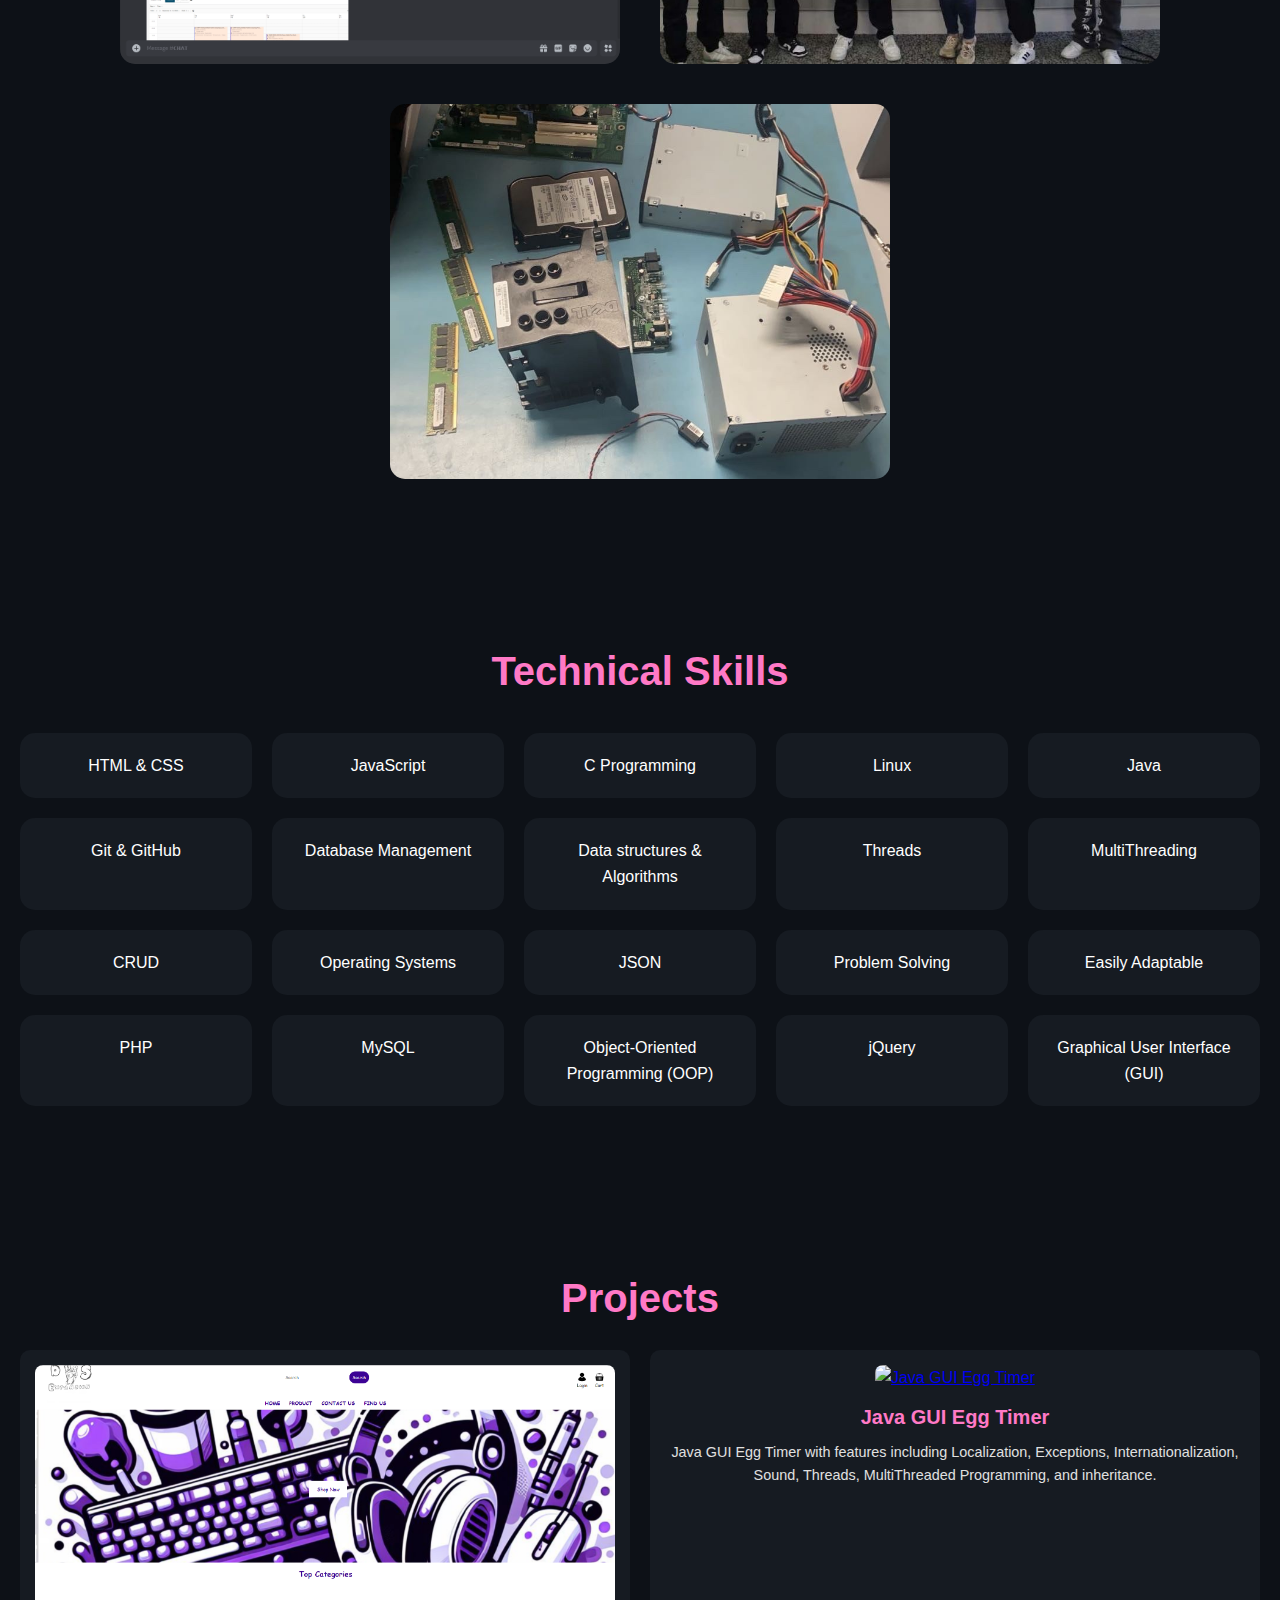
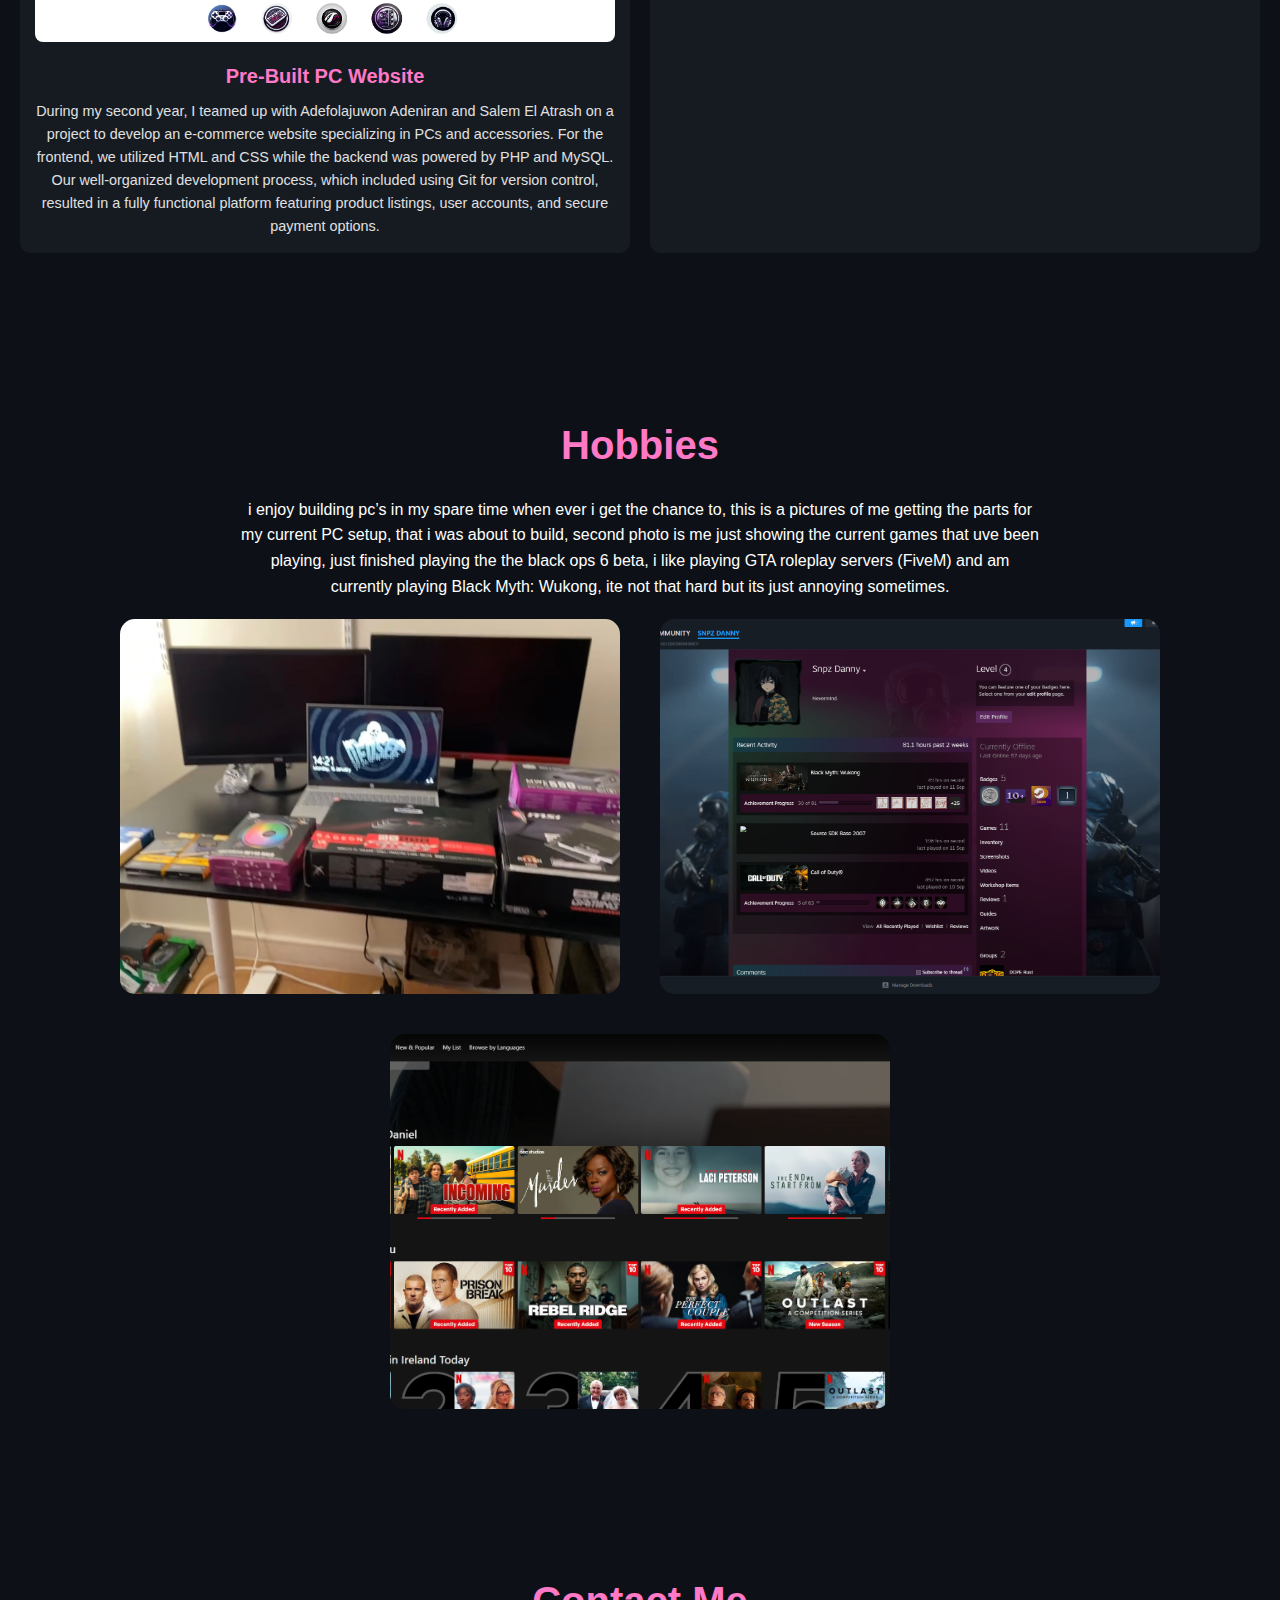
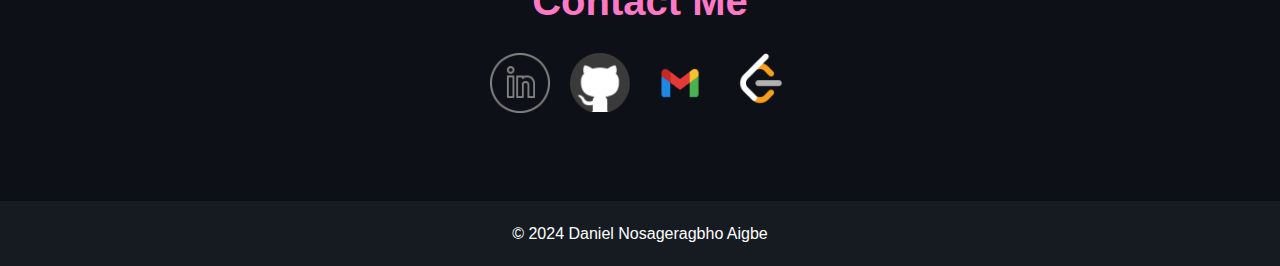
==== commit b3e574d9: "edit pages" ====
--- a/PortfolioWebsite/index.html
+++ b/PortfolioWebsite/index.html
@@ -70,6 +70,22 @@
       <div class="skill-card">Git & GitHub</div>
       <div class="skill-card">Database Management</div>
       <div class="skill-card">Data structures & Algorithms</div>
+      <div class="skill-card">Threads</div>
+      <div class="skill-card">MultiThreading</div>
+      <div class="skill-card">CRUD</div>
+      <div class="skill-card">Operating Systems</div>
+      <div class="skill-card">JSON</div>
+      <div class="skill-card">Problem Solving</div>
+      <div class="skill-card">
+        Easily Adaptable</div>
+      <div class="skill-card">PHP</div>
+      <div class="skill-card">MySQL</div>
+      <div class="skill-card">
+        Object-Oriented Programming (OOP)</div>
+      <div class="skill-card">
+        jQuery</div>
+      <div class="skill-card">
+        Graphical User Interface (GUI)</div>
     </div>
   </section>
 
@@ -97,18 +113,18 @@
   <!-- Hobbies Section -->
   <section id="hobbies">
     <h2>Hobbies</h2>
-    <p>I enjoy playing basketball, coding for fun, and exploring new technologies in my spare time.</p>
+    <p>i enjoy building pc’s in my spare time when ever i get the chance to, this is a pictures of me getting the parts for my current PC setup, that i was about to build, second photo is me just showing the current games that uve been playing, just finished playing the the black ops 6 beta, i like playing GTA roleplay servers (FiveM) and am currently playing Black Myth: Wukong, ite not that hard but its just annoying sometimes.</p>
     
     <!-- Hobbies Images -->
     <div class="hobbies-images">
       <div class="hobby-image-box">
-        <img src="images/basketball.jpg" alt="Basketball">
+        <img src="images/build.png" alt="PC Building">
       </div>
       <div class="hobby-image-box">
-        <img src="images/coding.jpg" alt="Gaming">
+        <img src="images/game.png" alt="Gaming">
       </div>
       <div class="hobby-image-box">
-        <img src="images/tech.jpg" alt="Netflix">
+        <img src="images/net.png" alt="Netflix">
       </div>
     </div>
   </section>
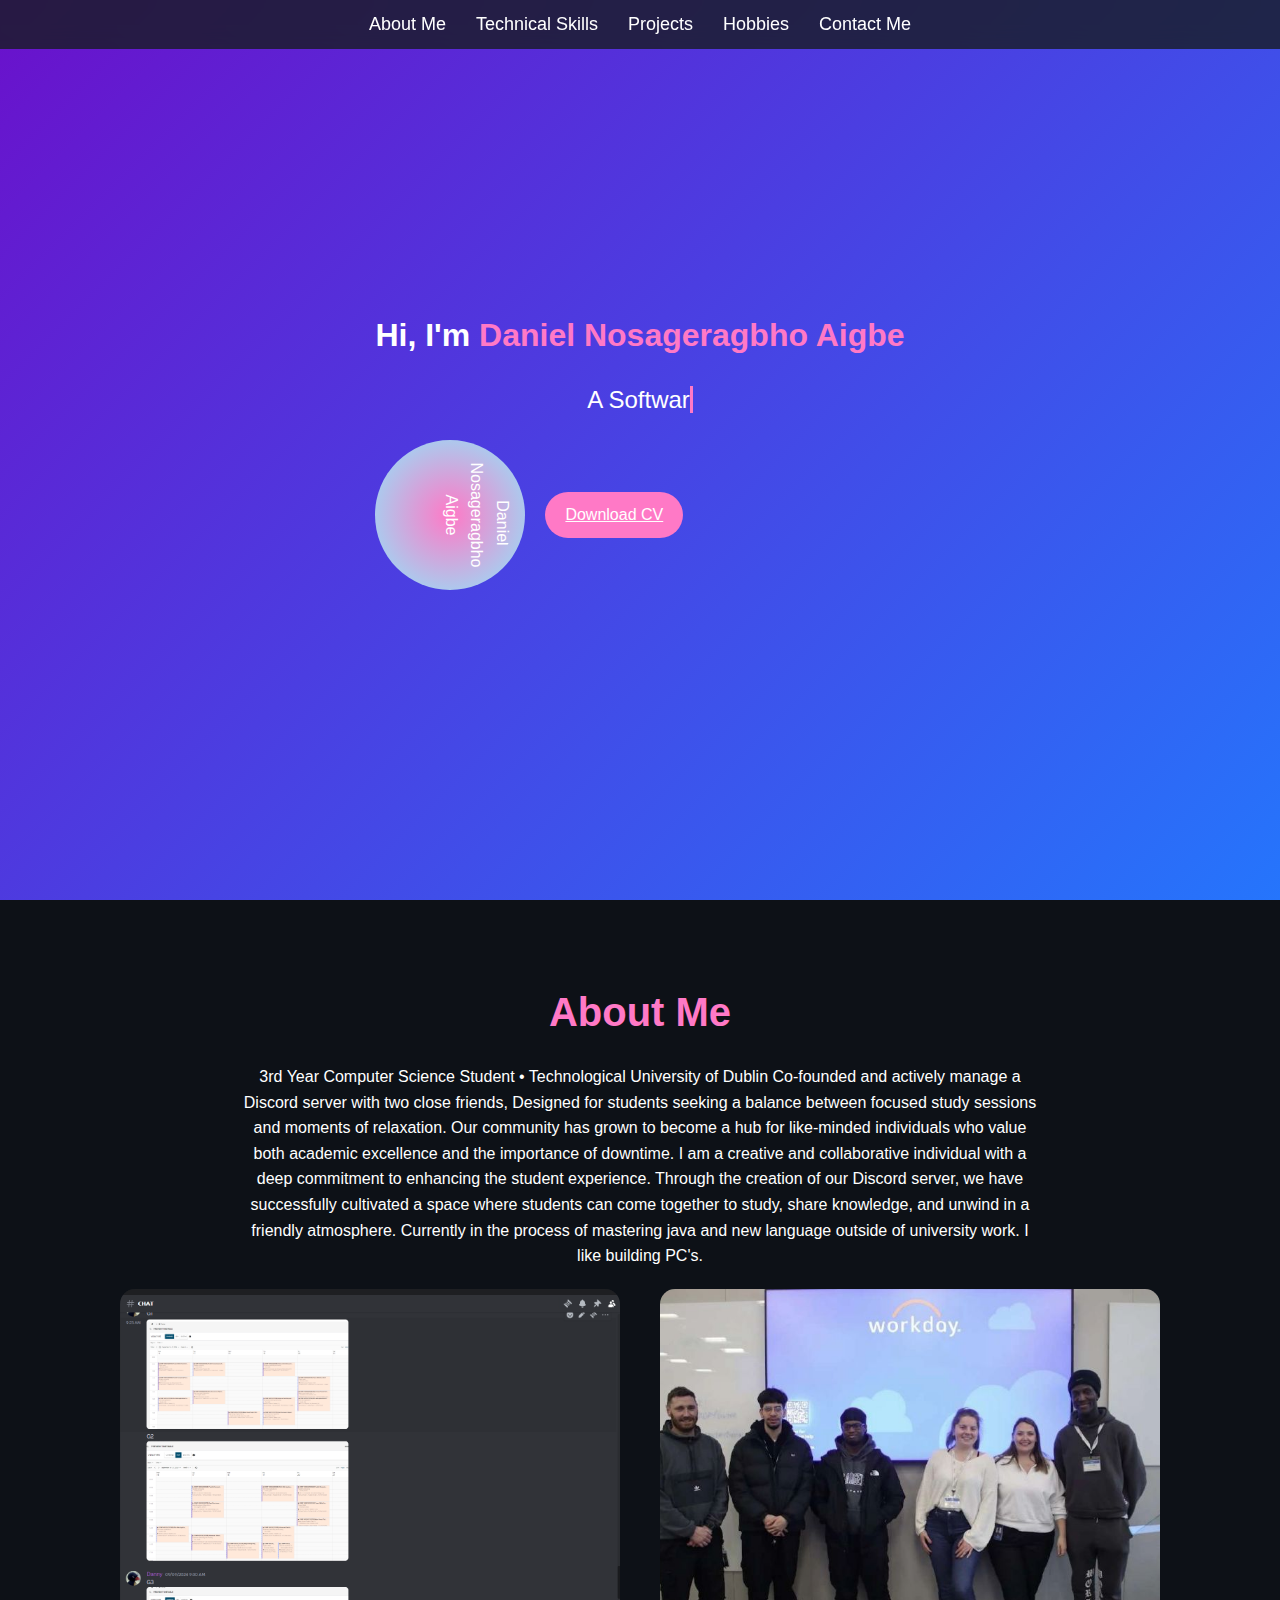
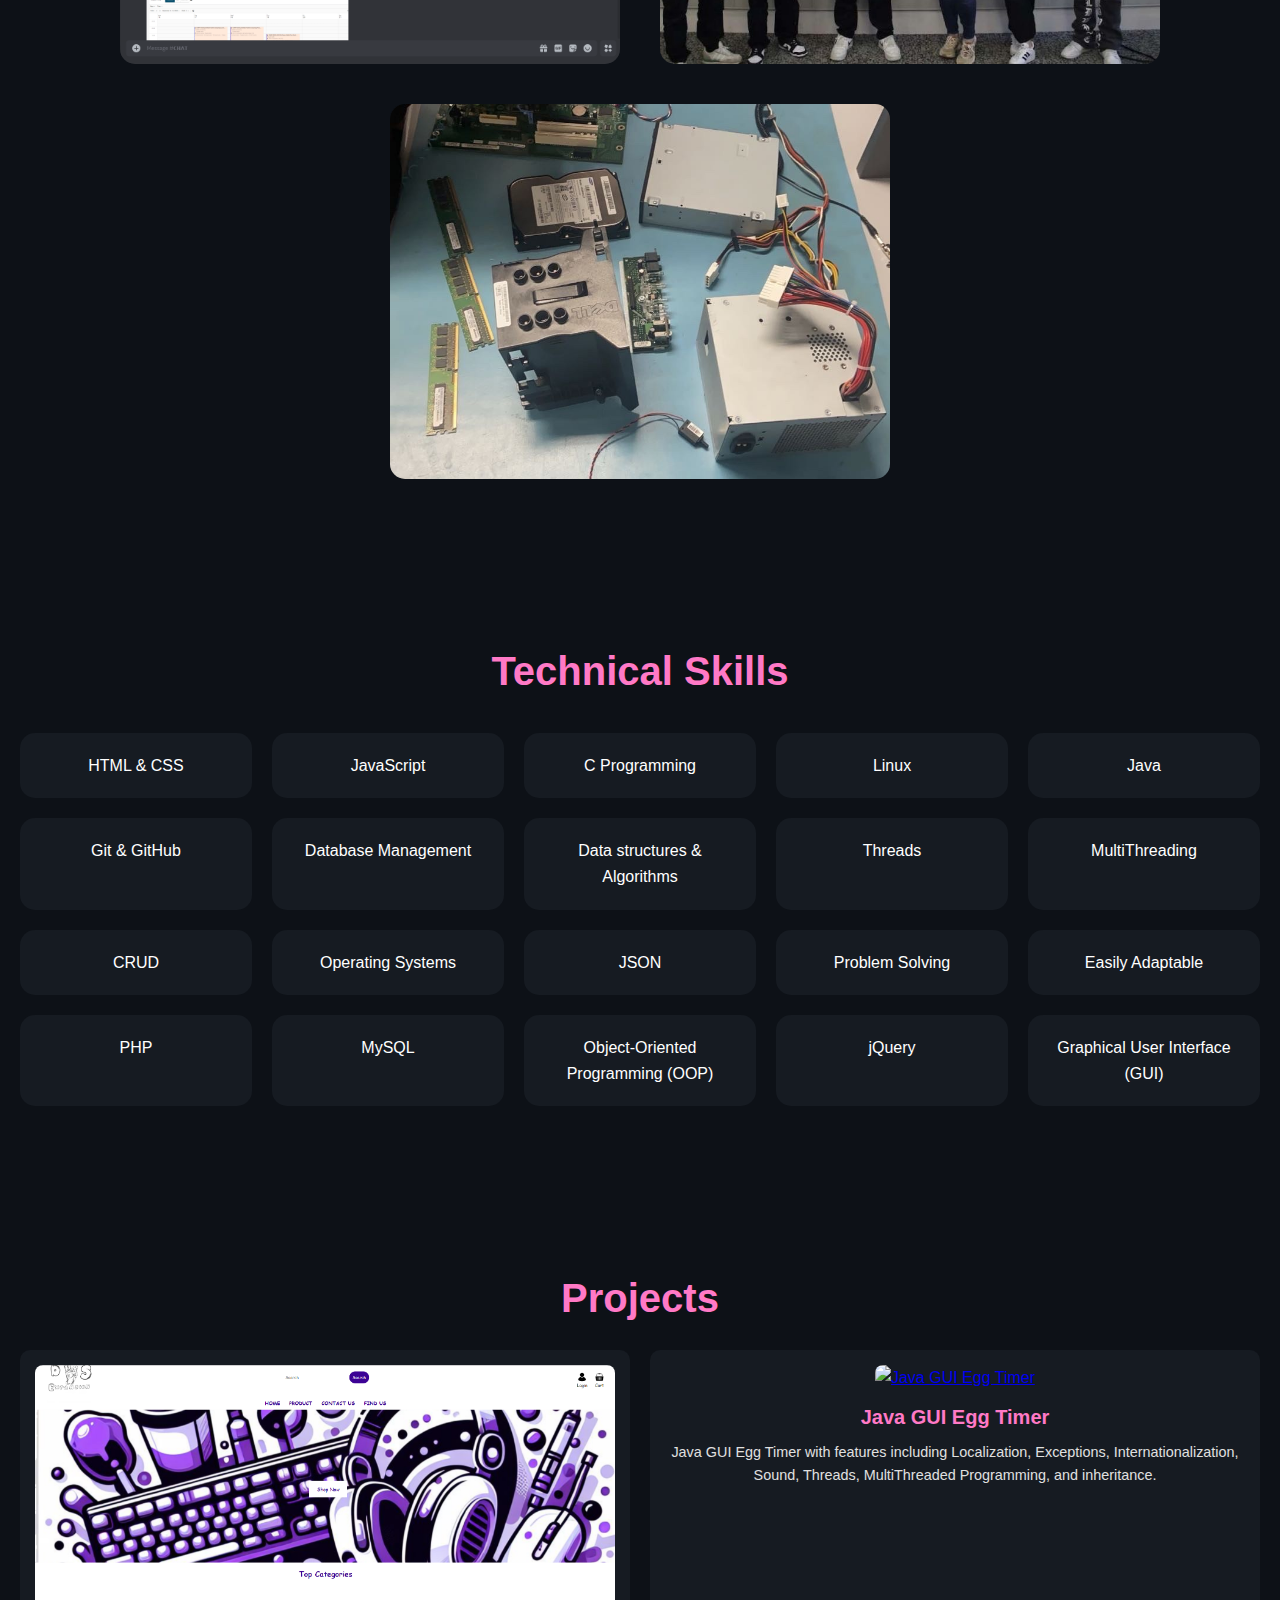
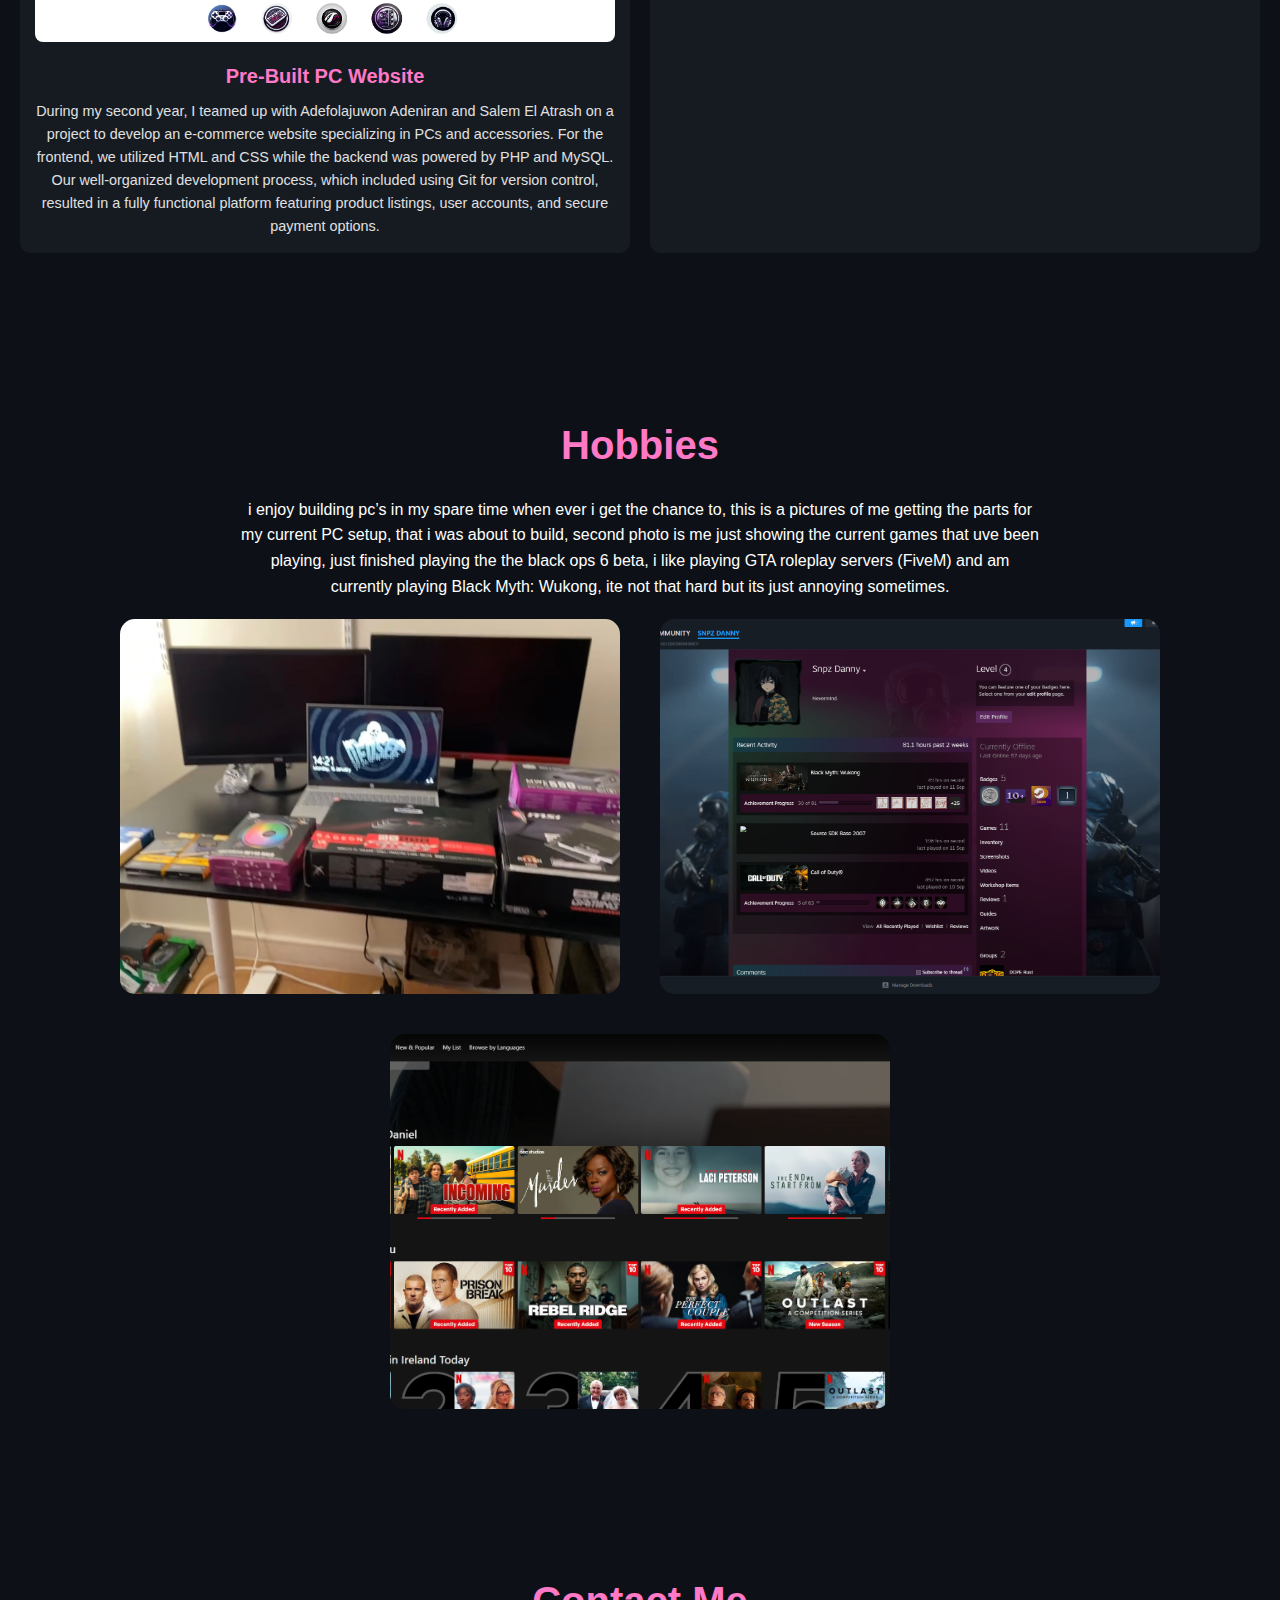
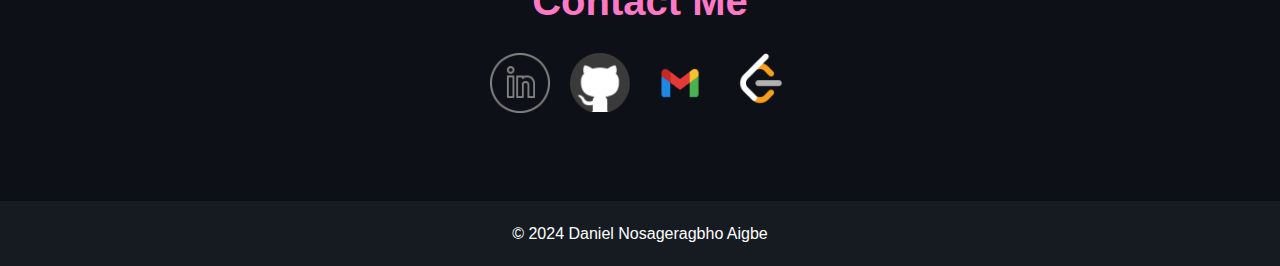
==== commit 4ca9766a: "change" ====
--- a/PortfolioWebsite/index.html
+++ b/PortfolioWebsite/index.html
@@ -31,7 +31,7 @@
         <div class="glow-circle">
           <img src="images/me.png" alt="Daniel Nosageragbho Aigbe" class="profile-pic">
         </div>
-        <a href="https://tudublin-my.sharepoint.com/:w:/r/personal/b00150058_mytudublin_ie/Documents/dannyunicv%20copy.docx?d=w73085457c17a4e52a7482a6be7cab542&csf=1&web=1&e=8Ejo3V" class="btn">Download CV</a>
+        <a href="dannyunicv.pdf" class="btn">Download CV</a>
       </div>
     </div>
   </section>
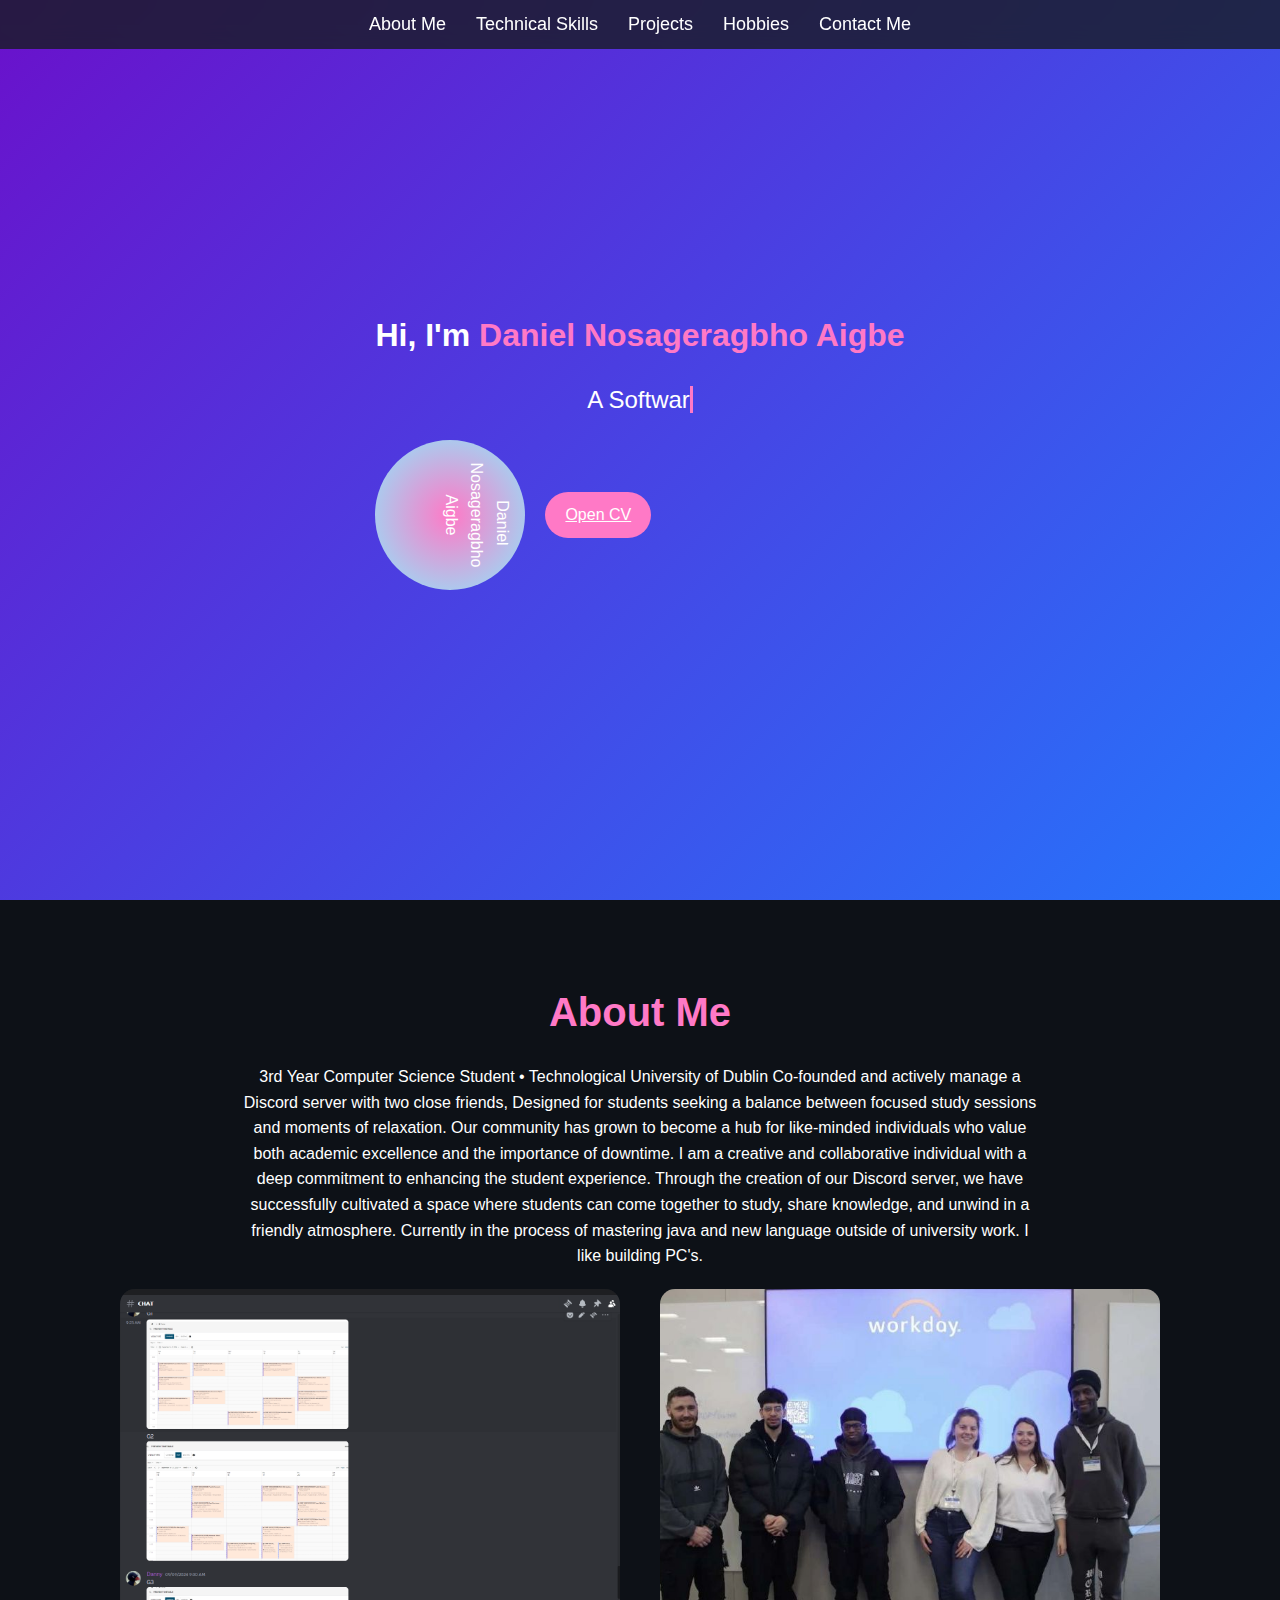
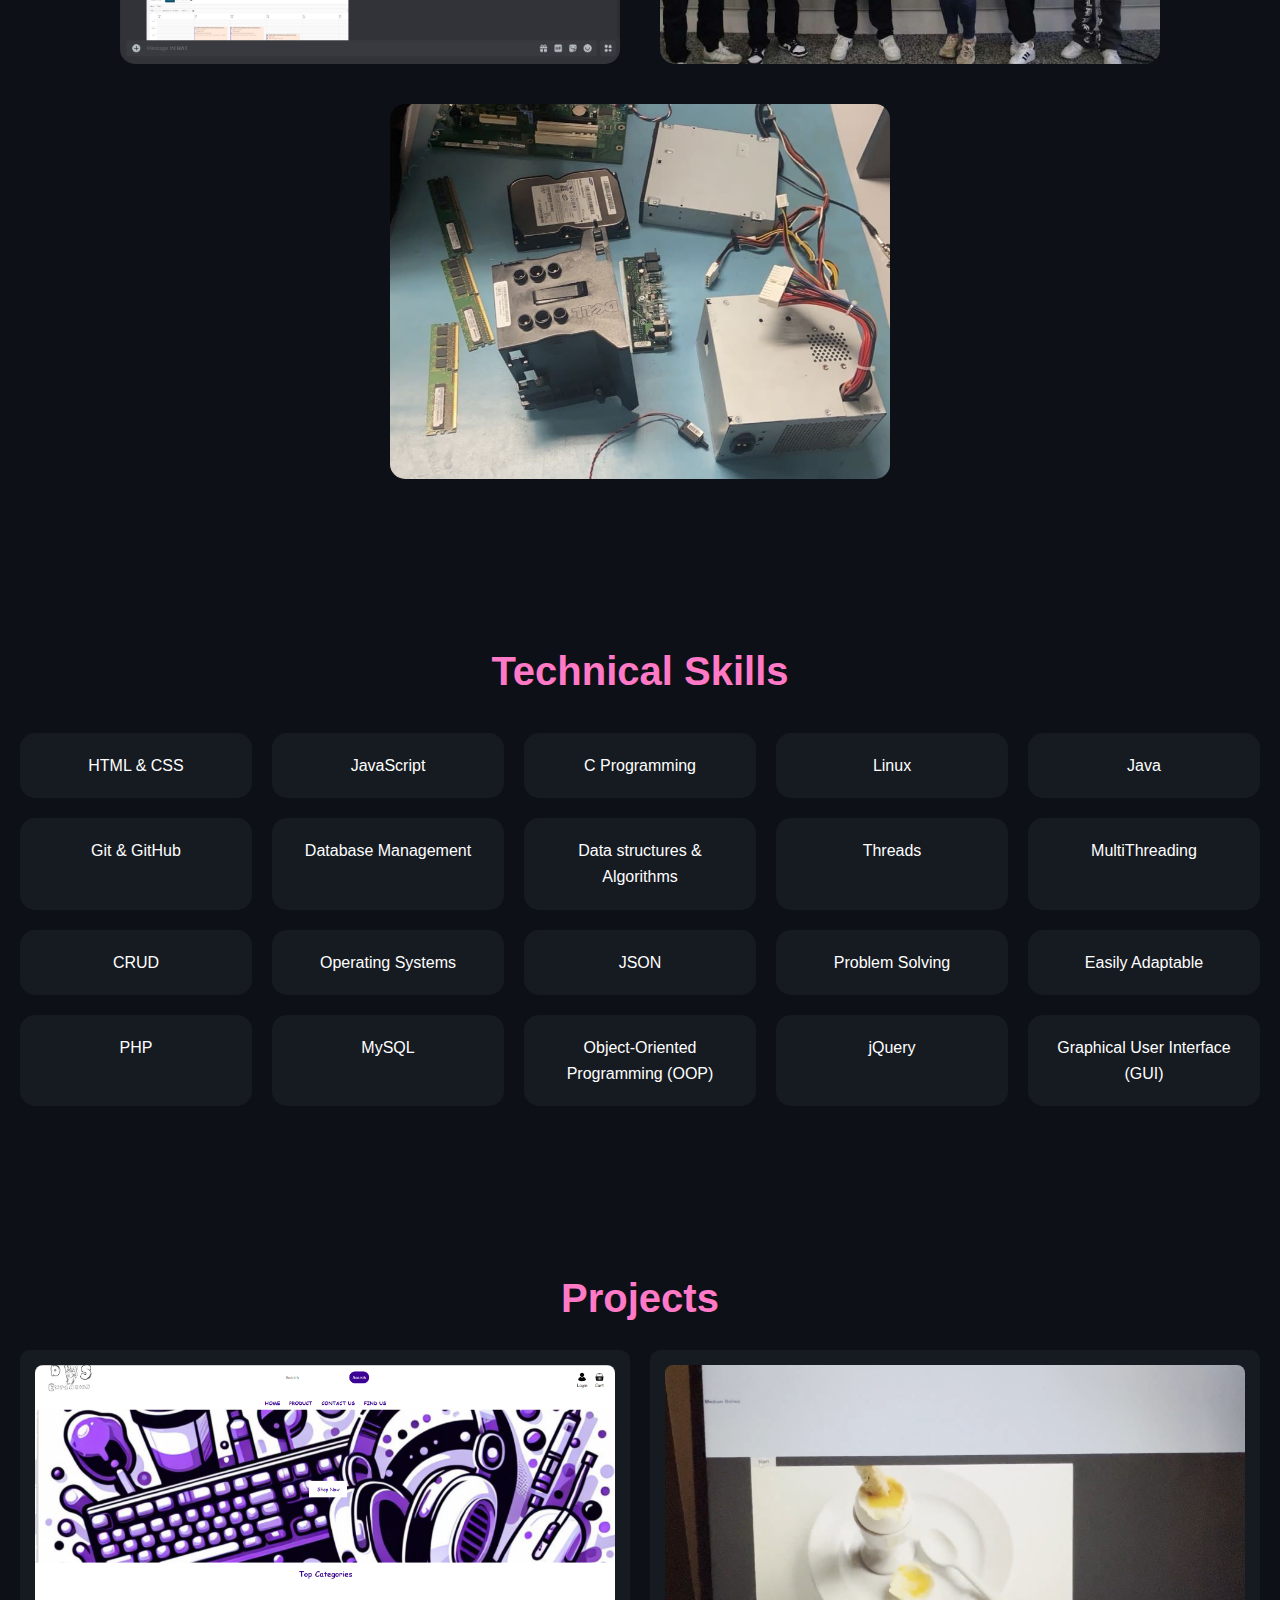
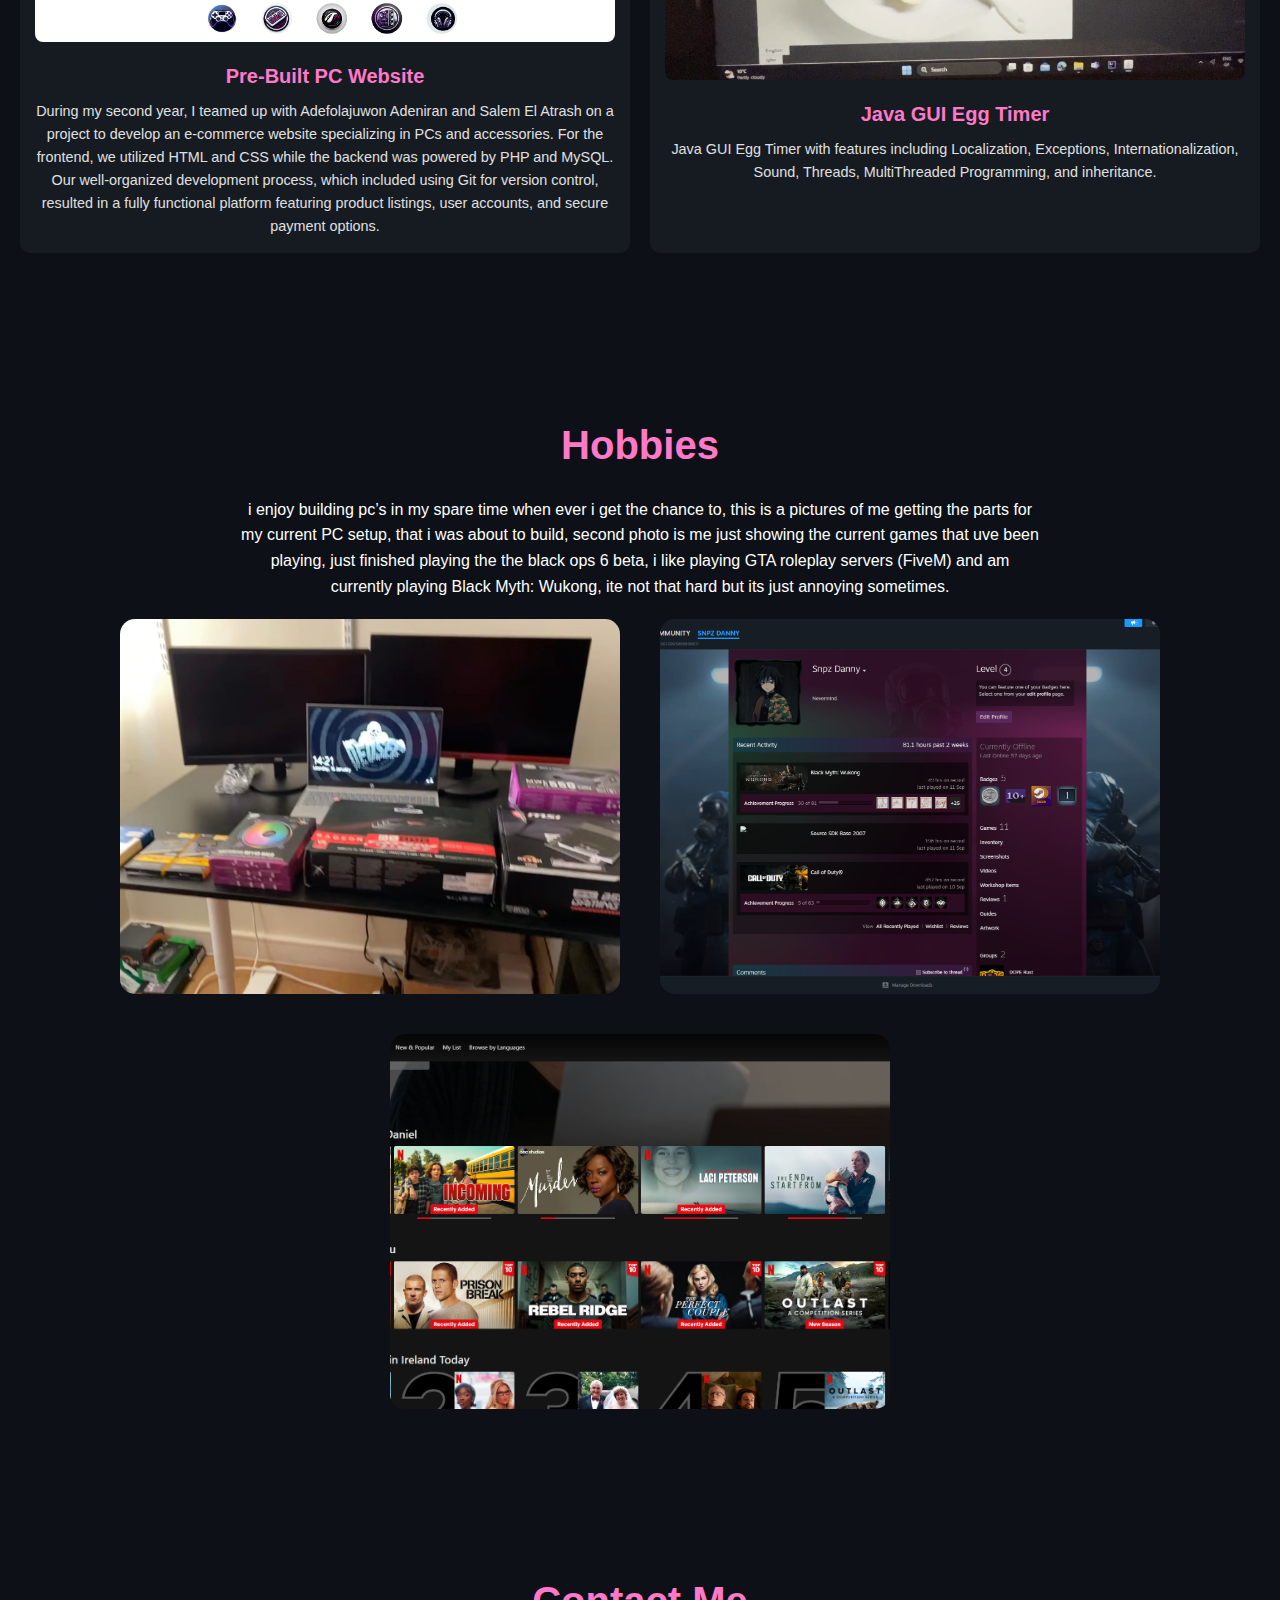
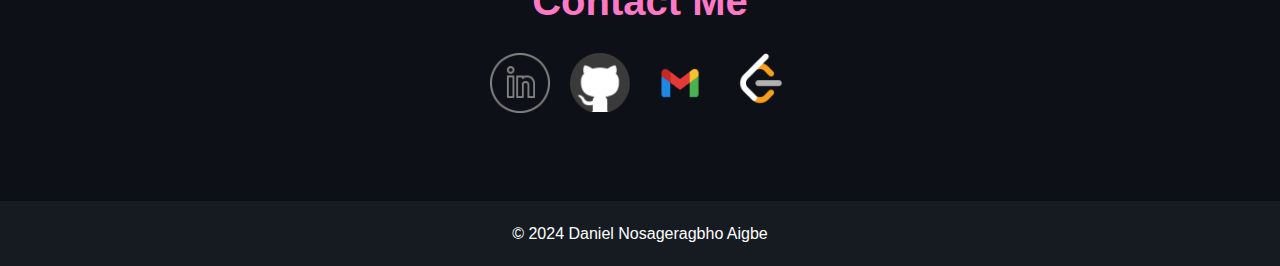
==== commit fc67151b: "more proects to be added" ====
--- a/PortfolioWebsite/index.html
+++ b/PortfolioWebsite/index.html
@@ -31,7 +31,7 @@
         <div class="glow-circle">
           <img src="images/me.png" alt="Daniel Nosageragbho Aigbe" class="profile-pic">
         </div>
-        <a href="dannyunicv.pdf" class="btn">Download CV</a>
+        <a href="dannyunicv.pdf" class="btn">Open CV</a>
       </div>
     </div>
   </section>
@@ -102,7 +102,7 @@
       </div>
       <div class="project-card">
         <a href="https://github.com/dannya123-blm/Egg-Timer.git" target="_blank">
-          <img src="images/java-egg-timer.jpg" alt="Java GUI Egg Timer" class="project-image">
+          <img src="images/e.png" alt="Java GUI Egg Timer" class="project-image">
         </a>
         <h3>Java GUI Egg Timer</h3>
         <p>Java GUI Egg Timer with features including Localization, Exceptions, Internationalization, Sound, Threads, MultiThreaded Programming, and inheritance.</p>
